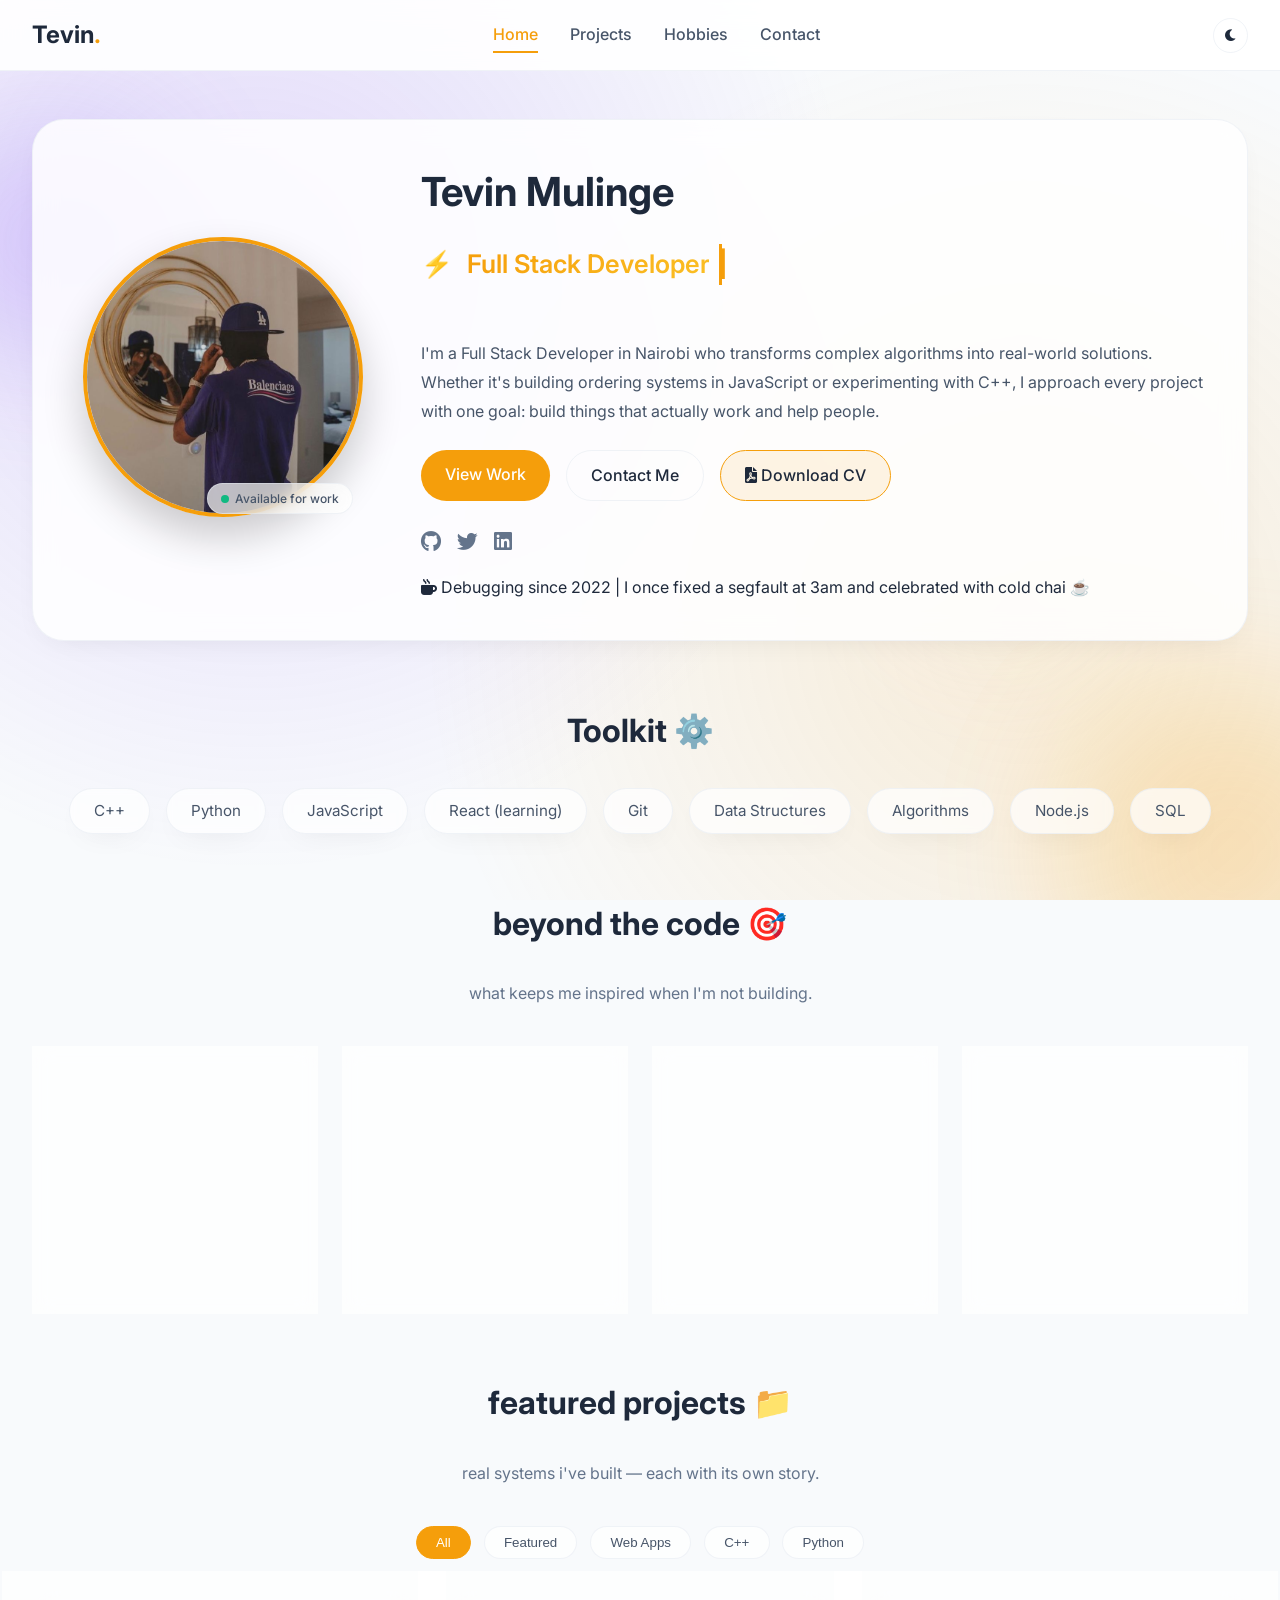
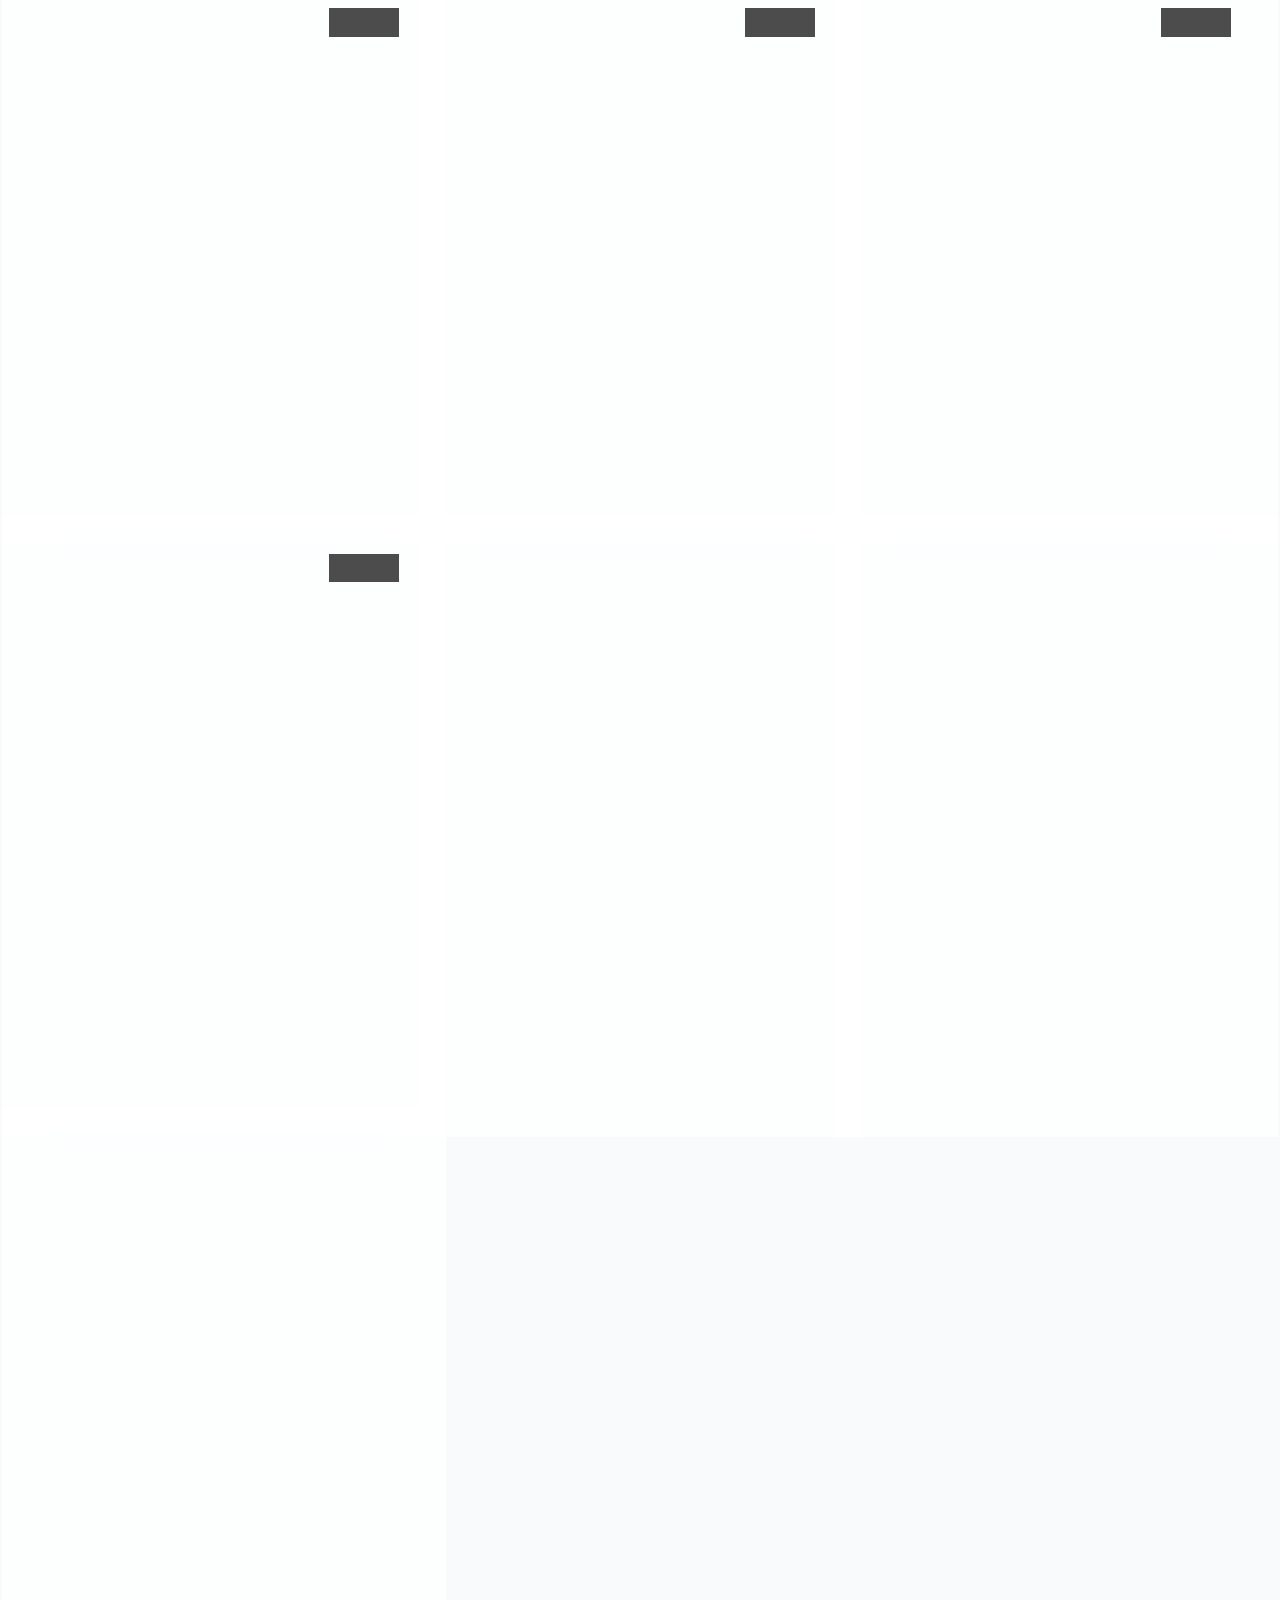
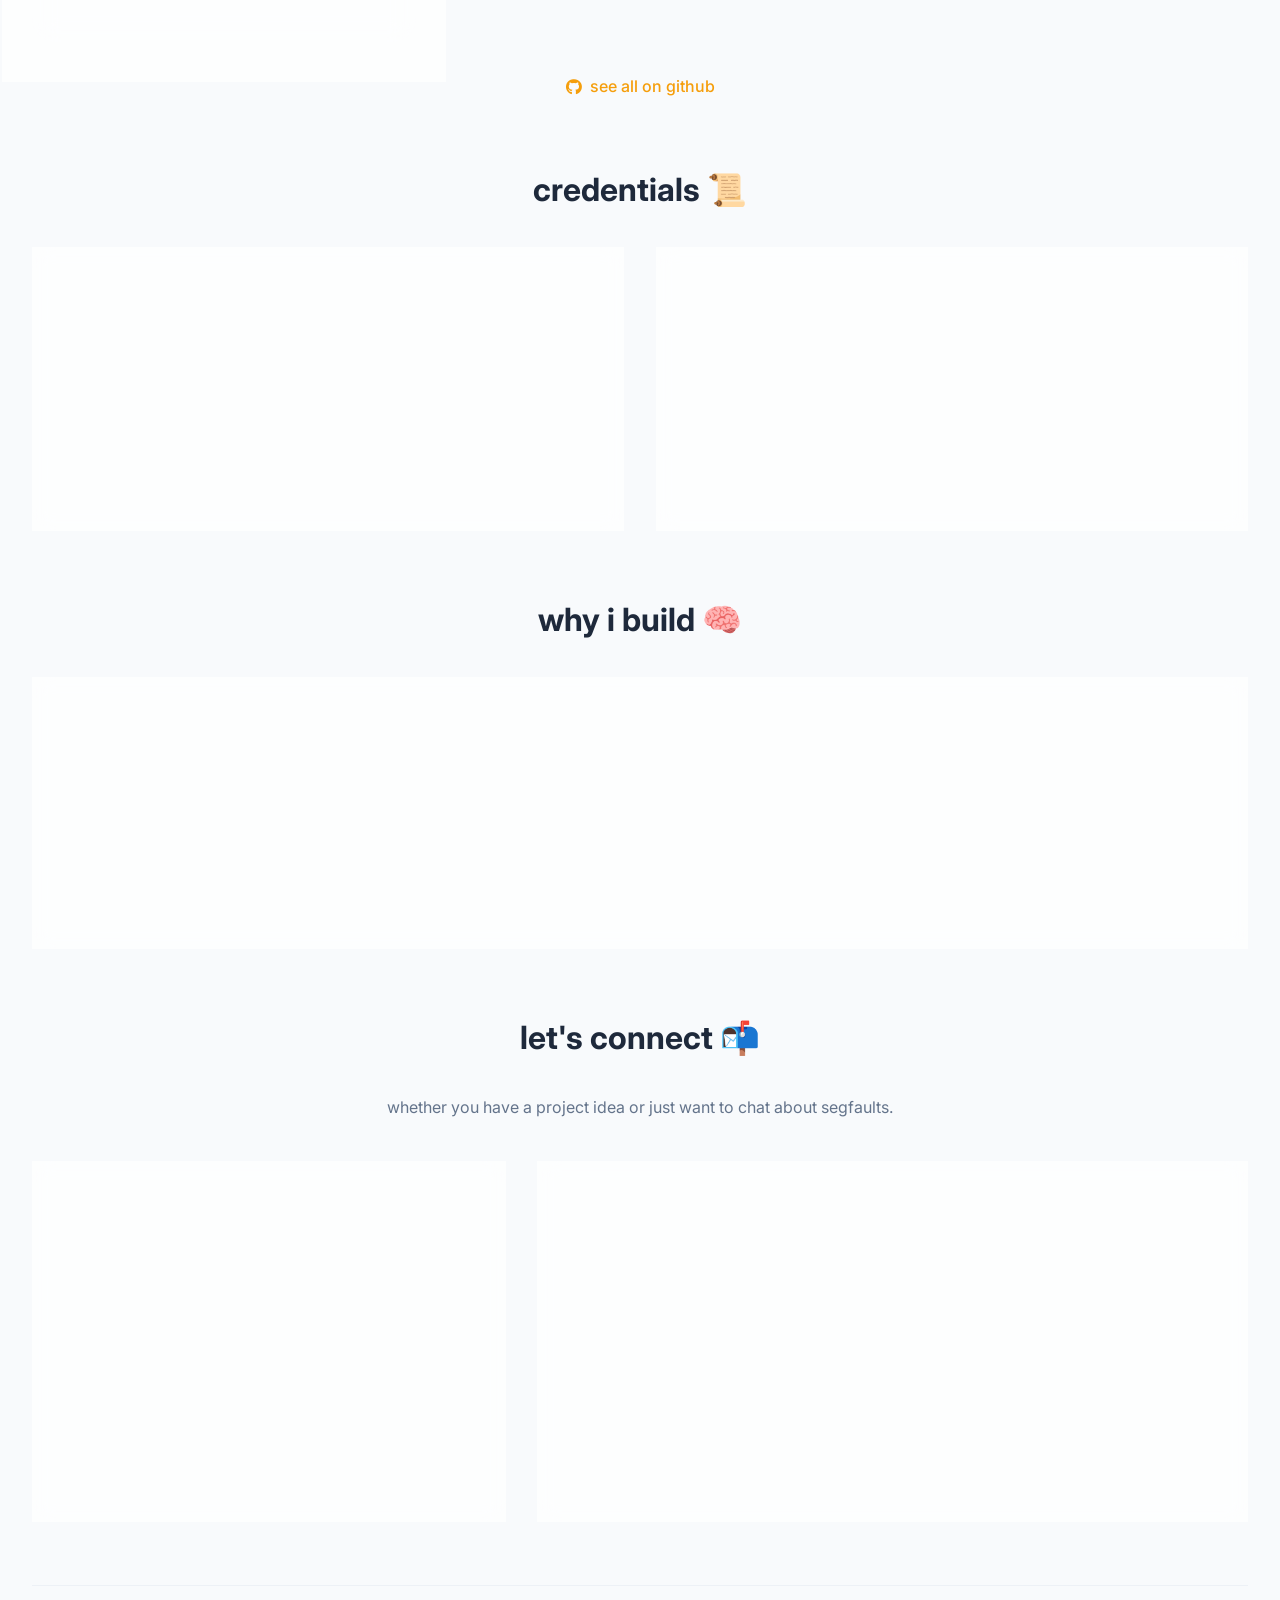
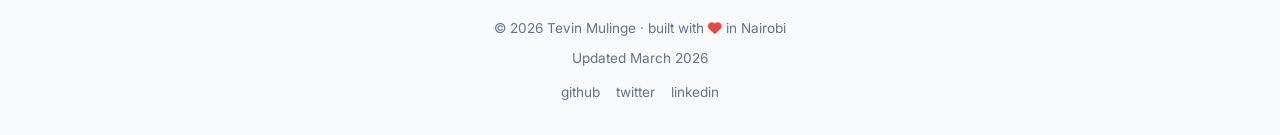
==== index.html @ 633a69a1 "Modern glassmorphism portfolio: gold typing animation, project filters, dark mode fixed, form with a" ====
<!DOCTYPE html>
<html lang="en">
<head>
    <meta charset="UTF-8">
    <meta name="viewport" content="width=device-width, initial-scale=1.0">
    <title>Tevin Mulinge · Full Stack Developer</title>
    <meta name="description" content="Portfolio of Tevin Mulinge — Full Stack Developer in Nairobi building systems with HTML, CSS, JavaScript, Python, and C++.">
    
    <!-- CSS -->
    <link rel="stylesheet" href="script.css">
    
    <!-- Fonts & Icons -->
    <link href="https://fonts.googleapis.com/css2?family=Inter:opsz@14..32&display=swap" rel="stylesheet">
    <link rel="stylesheet" href="https://cdnjs.cloudflare.com/ajax/libs/font-awesome/6.0.0-beta3/css/all.min.css">
</head>
<body class="light-mode">
    
    <!-- Reading Progress Bar -->
    <div class="progress-bar" id="progressBar"></div>
    
    <!-- Background Overlay with Image -->
    <div class="bg-overlay">
        <div class="gradient-overlay"></div>
        <div class="floating-shapes">
            <div class="shape shape-1"></div>
            <div class="shape shape-2"></div>
            <div class="shape shape-3"></div>
        </div>
    </div>
    
    <!-- Sticky Navigation -->
    <nav class="main-nav" id="mainNav">
        <div class="nav-container">
            <div class="nav-logo">
                <a href="#hero">Tevin<span class="accent">.</span></a>
            </div>
            <div class="nav-links" id="navLinks">
                <a href="#hero" class="nav-link">Home</a>
                <a href="#projects" class="nav-link">Projects</a>
                <a href="#hobbies" class="nav-link">Hobbies</a>
                <a href="#contact" class="nav-link">Contact</a>
            </div>
            <div class="nav-actions">
                <button id="theme-toggle-nav" class="theme-toggle-nav" aria-label="Toggle theme">
                    <i class="fas fa-sun"></i>
                </button>
                <button class="mobile-menu-btn" id="mobileMenuBtn" aria-label="Menu">
                    <i class="fas fa-bars"></i>
                </button>
            </div>
        </div>
    </nav>
    
    <div class="container">
        <!-- HERO SECTION -->
        <section id="hero" class="hero">
            <div class="hero-content">
                <div class="profile-image-container">
                    <img src="tevin.jpg" alt="Tevin Mulinge" class="profile-image" id="profile-img">
                    <div class="status-badge">
                        <span class="status-dot"></span>
                        <span>Available for work</span>
                    </div>
                </div>
                <div class="hero-text">
                    <h1 class="name">Tevin Mulinge</h1>
                    
                    <!-- Typing Animation Container - Gold Color -->
                    <div class="typing-container">
                        <span class="typing-prefix">⚡</span>
                        <span id="typing-text" class="typing-text gold-text"></span>
                        <span class="typing-cursor gold-cursor">|</span>
                    </div>
                    
                    <p class="bio">
                        I'm a Full Stack Developer in Nairobi who transforms complex algorithms into real-world solutions. 
                        Whether it's building ordering systems in JavaScript or experimenting with C++, I approach every 
                        project with one goal: build things that actually work and help people.
                    </p>
                    <div class="hero-buttons">
                        <a href="#projects" class="btn btn-primary">View Work</a>
                        <a href="#contact" class="btn btn-outline">Contact Me</a>
                        <a href="#" id="cv-download" class="btn btn-outline cv-btn">
                            <i class="fas fa-file-pdf"></i> Download CV
                        </a>
                    </div>
                    <div class="social-links">
                        <a href="https://github.com/tace925" target="_blank" class="social-link" data-tooltip="GitHub"><i class="fab fa-github"></i></a>
                        <a href="https://twitter.com/mulingeTev81504" target="_blank" class="social-link" data-tooltip="Twitter"><i class="fab fa-twitter"></i></a>
                        <a href="#" target="_blank" class="social-link" data-tooltip="LinkedIn"><i class="fab fa-linkedin"></i></a>
                    </div>
                    <p class="fun-fact">
                        <i class="fas fa-mug-hot"></i> 
                        <span>Debugging since 2022 | I once fixed a segfault at 3am and celebrated with cold chai ☕</span>
                    </p>
                </div>
            </div>
        </section>

        <!-- SKILLS SECTION -->
        <section class="skills">
            <h2 class="section-title">Toolkit <span class="accent">⚙️</span></h2>
            <div class="skills-grid">
                <span class="skill-tag skill-cpp">C++</span>
                <span class="skill-tag skill-python">Python</span>
                <span class="skill-tag skill-js">JavaScript</span>
                <span class="skill-tag skill-react">React (learning)</span>
                <span class="skill-tag skill-git">Git</span>
                <span class="skill-tag skill-ds">Data Structures</span>
                <span class="skill-tag skill-algo">Algorithms</span>
                <span class="skill-tag skill-node">Node.js</span>
                <span class="skill-tag skill-sql">SQL</span>
            </div>
        </section>

        <!-- HOBBIES SECTION -->
        <section id="hobbies" class="hobbies">
            <h2 class="section-title">beyond the code <span class="accent">🎯</span></h2>
            <p class="section-subtitle">what keeps me inspired when I'm not building.</p>
            
            <div class="hobbies-grid">
                <div class="hobby-card">
                    <div class="hobby-icon">🏑</div>
                    <h3>Hockey</h3>
                    <p>On the field, strategy meets speed. Team player on and off the pitch.</p>
                </div>
                <div class="hobby-card">
                    <div class="hobby-icon">🏉</div>
                    <h3>Rugby</h3>
                    <p>Discipline, resilience, and the thrill of the game.</p>
                </div>
                <div class="hobby-card">
                    <div class="hobby-icon">🎨</div>
                    <h3>Creative</h3>
                    <p>Design thinking, building things, and turning ideas into reality.</p>
                </div>
                <div class="hobby-card">
                    <div class="hobby-icon">🚗</div>
                    <h3>Cars</h3>
                    <p>Automotive enthusiast — from engines to aesthetics.</p>
                </div>
            </div>
        </section>

        <!-- PROJECT FILTERS -->
        <section id="projects" class="projects">
            <h2 class="section-title">featured projects <span class="accent">📁</span></h2>
            <p class="section-subtitle">real systems i've built — each with its own story.</p>
            
            <div class="project-filters">
                <button class="filter-btn active" data-filter="all">All</button>
                <button class="filter-btn" data-filter="featured">Featured</button>
                <button class="filter-btn" data-filter="web">Web Apps</button>
                <button class="filter-btn" data-filter="cpp">C++</button>
                <button class="filter-btn" data-filter="python">Python</button>
            </div>
            
            <div class="projects-grid" id="projectsGrid">
                <!-- Project 1: Paul's Portfolio -->
                <div class="project-card featured" data-category="featured web">
                    <div class="project-screenshot">
                        <img src="images/projects/paul-portfolio.jpg" alt="Paul's Investment Portfolio" class="project-img"
                             onerror="this.style.display='none'; this.parentNode.classList.add('no-image');">
                        <div class="project-overlay">
                            <span class="live-badge"><i class="fas fa-circle"></i> LIVE</span>
                        </div>
                    </div>
                    <div class="project-content">
                        <div class="project-header">
                            <i class="fas fa-chart-line"></i>
                            <span class="repo-name">Paul's Portfolio</span>
                        </div>
                        <h3 class="project-title">📊 Investment Portfolio</h3>
                        <p class="project-tech">HTML/CSS · JavaScript · Dark Mode</p>
                        <p class="project-description">
                            A professional portfolio for investor Paul Mutuku Kingo'la. Features include dark mode, 
                            metrics dashboard, testimonial sections, and a clean, professional design.
                        </p>
                        <div class="project-footer">
                            <span class="stars-badge">⭐ Live Project</span>
                            <div class="project-links">
                                <a href="https://paul-investment-portfolio.vercel.app/" target="_blank" class="project-link live-link">
                                    <i class="fas fa-external-link-alt"></i> view live
                                </a>
                                <a href="https://github.com/tace925/paul-investment-portfolio" target="_blank" class="project-link">
                                    <i class="fab fa-github"></i> code
                                </a>
                            </div>
                        </div>
                    </div>
                </div>

                <!-- Project 2: Triza's Compendium -->
                <div class="project-card featured" data-category="featured web">
                    <div class="project-screenshot">
                        <img src="images/projects/triza-compendium.jpg" alt="Triza's Compendium" class="project-img"
                             onerror="this.style.display='none'; this.parentNode.classList.add('no-image');">
                        <div class="project-overlay">
                            <span class="live-badge"><i class="fas fa-circle"></i> LIVE</span>
                        </div>
                    </div>
                    <div class="project-content">
                        <div class="project-header">
                            <i class="fas fa-utensils"></i>
                            <span class="repo-name">Triza's Compendium</span>
                        </div>
                        <h3 class="project-title">🍳 Culinary Portfolio</h3>
                        <p class="project-tech">HTML/CSS · JavaScript · Food Theme</p>
                        <p class="project-description">
                            A warm, inviting portfolio for culinary creator Triza Njeri. Features recipe collections, 
                            kitchen updates, music integration, and a beautiful food-themed design.
                        </p>
                        <div class="project-footer">
                            <span class="stars-badge">⭐ Live Project</span>
                            <div class="project-links">
                                <a href="https://triza-s-compendium.vercel.app/" target="_blank" class="project-link live-link">
                                    <i class="fas fa-external-link-alt"></i> view live
                                </a>
                                <a href="https://github.com/tace925/Triza-s-Compendium" target="_blank" class="project-link">
                                    <i class="fab fa-github"></i> code
                                </a>
                            </div>
                        </div>
                    </div>
                </div>

                <!-- Project 3: Tevin's Tech -->
                <div class="project-card featured" data-category="featured web">
                    <div class="project-screenshot">
                        <img src="images/projects/tevin-tech.jpg" alt="Tevin's Tech Agency Site" class="project-img"
                             onerror="this.style.display='none'; this.parentNode.classList.add('no-image');">
                        <div class="project-overlay">
                            <span class="live-badge"><i class="fas fa-circle"></i> LIVE</span>
                        </div>
                    </div>
                    <div class="project-content">
                        <div class="project-header">
                            <i class="fas fa-code"></i>
                            <span class="repo-name">Tevin's Tech</span>
                        </div>
                        <h3 class="project-title">💼 Development Agency Site</h3>
                        <p class="project-tech">HTML/CSS · JavaScript · Dark Mode</p>
                        <p class="project-description">
                            Complete website for my development agency. Features include dark/light mode, 
                            portfolio showcase, contact forms, and responsive design.
                        </p>
                        <div class="project-footer">
                            <span class="stars-badge">⭐ Live Project</span>
                            <div class="project-links">
                                <a href="https://gleeful-speculoos-7d9eff.netlify.app/" target="_blank" class="project-link live-link">
                                    <i class="fas fa-external-link-alt"></i> view live
                                </a>
                                <a href="https://github.com/tace925/Tevin-Tec" target="_blank" class="project-link">
                                    <i class="fab fa-github"></i> code
                                </a>
                            </div>
                        </div>
                    </div>
                </div>

                <!-- Project 4: Villa Rent System -->
                <div class="project-card featured" data-category="featured python">
                    <div class="project-screenshot">
                        <img src="images/projects/villa-system.jpg" alt="Villa Rental System" class="project-img"
                             onerror="this.style.display='none'; this.parentNode.classList.add('no-image');">
                        <div class="project-overlay">
                            <span class="live-badge"><i class="fas fa-circle"></i> LIVE</span>
                        </div>
                    </div>
                    <div class="project-content">
                        <div class="project-header">
                            <i class="fas fa-home"></i>
                            <span class="repo-name">Villa Rent System</span>
                        </div>
                        <h3 class="project-title">🏡 Villa Rental Platform</h3>
                        <p class="project-tech">Python · CLI · JSON storage</p>
                        <p class="project-description">
                            A rental management system that lets owners list villas and customers book them. 
                            Built with Python, stores data in JSON, and features search & booking validation.
                        </p>
                        <div class="project-footer">
                            <span class="stars-badge">⭐ Live Project</span>
                            <div class="project-links">
                                <a href="https://tevin-villa-rent-system.vercel.app/" target="_blank" class="project-link live-link">
                                    <i class="fas fa-external-link-alt"></i> view live
                                </a>
                                <a href="https://github.com/tace925/tevin-villa-rent-system" target="_blank" class="project-link">
                                    <i class="fab fa-github"></i> code
                                </a>
                            </div>
                        </div>
                    </div>
                </div>

                <!-- Project 5: Tether - Unified Ordering System -->
                <div class="project-card" data-category="web">
                    <div class="project-screenshot">
                        <img src="images/projects/tether-system.jpg" alt="Tether - Unified Ordering System" class="project-img"
                             onerror="this.style.display='none'; this.parentNode.classList.add('no-image');">
                    </div>
                    <div class="project-content">
                        <div class="project-header">
                            <i class="fab fa-github"></i>
                            <span class="repo-name">tether-system</span>
                        </div>
                        <h3 class="project-title">🔗 Tether – Unified Ordering System</h3>
                        <p class="project-tech">HTML · CSS · JavaScript · Formspree · Paystack Ready</p>
                        <p class="project-description">
                            One platform to connect customers to 12+ product categories. Unified cart, dark mode, 
                            complaint management with Formspree, and Paystack-ready checkout. Built for scalability 
                            with supplier API integration in mind.
                        </p>
                        <div class="project-footer">
                            <span class="stars-badge">⭐ Live Project</span>
                            <div class="project-links">
                                <a href="https://tether-lyart.vercel.app/" target="_blank" class="project-link live-link">
                                    <i class="fas fa-external-link-alt"></i> live
                                </a>
                                <a href="https://github.com/tace925/tether-system" target="_blank" class="project-link">
                                    <i class="fab fa-github"></i> code
                                </a>
                            </div>
                        </div>
                    </div>
                </div>

                <!-- Project 6: Bookshop System -->
                <div class="project-card" data-category="cpp">
                    <div class="project-screenshot">
                        <img src="images/projects/bookshop-system.jpg" alt="Bookshop Management System" class="project-img"
                             onerror="this.style.display='none'; this.parentNode.classList.add('no-image');">
                    </div>
                    <div class="project-content">
                        <div class="project-header">
                            <i class="fab fa-github"></i>
                            <span class="repo-name">tevin-bookshop-system</span>
                        </div>
                        <h3 class="project-title">📚 Bookshop Management System</h3>
                        <p class="project-tech">C++ · OOP · File I/O</p>
                        <p class="project-description">
                            Complete inventory & sales system for a local bookshop. Handles stock tracking, 
                            receipts, and customer records — all in C++ with a clean terminal interface.
                        </p>
                        <div class="project-footer">
                            <span class="stars-badge">⭐ 0 stars</span>
                            <a href="https://github.com/tace925/tevin-bookshop-system" target="_blank" class="project-link">
                                code <i class="fas fa-arrow-right"></i>
                            </a>
                        </div>
                    </div>
                </div>

                <!-- Project 7: SCMS Project -->
                <div class="project-card" data-category="web">
                    <div class="project-screenshot">
                        <img src="images/projects/scms-project.jpg" alt="Supply Chain System" class="project-img"
                             onerror="this.style.display='none'; this.parentNode.classList.add('no-image');">
                    </div>
                    <div class="project-content">
                        <div class="project-header">
                            <i class="fab fa-github"></i>
                            <span class="repo-name">tevin_scms_project</span>
                        </div>
                        <h3 class="project-title">🏗️ SCMS (Supply Chain System)</h3>
                        <p class="project-tech">JavaScript · Node.js · Data structures</p>
                        <p class="project-description">
                            A supply chain tracking prototype. Implements core algorithms for order routing 
                            and inventory alerts. Built with modularity in mind — can be extended to a full web app.
                        </p>
                        <div class="project-footer">
                            <span class="stars-badge">⭐ 0 stars</span>
                            <a href="https://github.com/tace925/tevin_scms_project" target="_blank" class="project-link">
                                code <i class="fas fa-arrow-right"></i>
                            </a>
                        </div>
                    </div>
                </div>
            </div>
            
            <div class="view-all-container">
                <a href="https://github.com/tace925?tab=repositories" target="_blank" class="view-all-link">
                    <i class="fab fa-github"></i> see all on github
                </a>
            </div>
        </section>

        <!-- CREDENTIALS SECTION -->
        <section class="credentials">
            <h2 class="section-title">credentials <span class="accent">📜</span></h2>
            <div class="credentials-grid">
                <div class="credential-card">
                    <i class="fas fa-file-pdf"></i>
                    <h3>Curriculum Vitae</h3>
                    <p>My professional journey, skills, and experience at a glance.</p>
                    <a href="cv-tevin-mulinge.pdf" class="credential-link" target="_blank">
                        <i class="fas fa-download"></i> Download CV
                    </a>
                </div>
                <div class="credential-card">
                    <i class="fas fa-certificate"></i>
                    <h3>Good Conduct Certificate</h3>
                    <p>Certificate of good conduct — verified character and integrity.</p>
                    <a href="good-conduct-tevin.pdf" class="credential-link" target="_blank">
                        <i class="fas fa-eye"></i> View Certificate
                    </a>
                </div>
            </div>
        </section>

        <!-- WHY I CODE SECTION -->
        <section class="why-section">
            <h2 class="section-title">why i build <span class="accent">🧠</span></h2>
            <div class="why-card">
                <p class="why-text">
                    I got into coding because I liked the feeling of making a machine do exactly what I want. 
                    But I stayed because I realised that good code can make someone's daily work easier — 
                    a bookshop owner who doesn't need spreadsheets, a villa manager who can track bookings in seconds.
                </p>
                <p class="why-text">
                    Right now I'm focused on mastering full stack development — from polished frontend interfaces to 
                    robust backend systems. Every project I publish is a step toward building tools that are both 
                    powerful and human.
                </p>
                <p class="why-signature">— Tevin</p>
            </div>
        </section>

        <!-- CONTACT SECTION -->
        <section id="contact" class="contact">
            <h2 class="section-title">let's connect <span class="accent">📬</span></h2>
            <p class="section-subtitle">whether you have a project idea or just want to chat about segfaults.</p>
            
            <div class="contact-grid">
                <div class="contact-info">
                    <div class="contact-item">
                        <i class="fas fa-envelope contact-icon"></i>
                        <span id="email-text">tevinmulinge48@gmail.com</span>
                        <button class="copy-email-btn" id="copyEmailBtn" data-tooltip="Copy email">
                            <i class="fas fa-copy"></i>
                        </button>
                    </div>
                    <div class="contact-item">
                        <i class="fab fa-github contact-icon"></i>
                        <a href="https://github.com/tace925">github.com/tace925</a>
                    </div>
                    <div class="contact-item">
                        <i class="fab fa-twitter contact-icon"></i>
                        <a href="https://twitter.com/mulingeTev81504">@mulingeTev81504</a>
                    </div>
                    <div class="contact-note">
                        <i class="fas fa-robot"></i>
                        <span>P.S. ask me about my 3am debugging rituals.</span>
                    </div>
                </div>
                
                <!-- FORMSPREE FORM -->
                <div class="contact-form-container">
                    <form class="contact-form" id="contactForm" action="https://formspree.io/f/mrbpgjqy" method="POST">
                        <input type="hidden" name="_subject" value="New message from Tevin's Portfolio!">
                        <input type="hidden" name="_template" value="table">
                        <input type="hidden" name="_next" value="thanks.html">
                        
                        <p class="form-note">📧 Send me a message:</p>
                        
                        <input type="text" name="name" placeholder="your name" required>
                        <input type="email" name="email" placeholder="your email" required>
                        <textarea name="message" rows="4" placeholder="your message..." required></textarea>
                        
                        <input type="text" name="_gotcha" style="display:none">
                        
                        <button type="submit" class="btn btn-primary submit-btn">
                            send message <i class="fas fa-paper-plane"></i>
                        </button>
                    </form>
                </div>
            </div>
        </section>

        <!-- FOOTER -->
        <footer class="footer">
            <span>© 2026 Tevin Mulinge · built with <i class="fas fa-heart"></i> in Nairobi</span>
            <div class="footer-badge">
                <span>Updated March 2026</span>
            </div>
            <div class="footer-links">
                <a href="https://github.com/tace925">github</a>
                <a href="https://twitter.com/mulingeTev81504">twitter</a>
                <a href="#">linkedin</a>
            </div>
        </footer>
    </div>

    <!-- JavaScript -->
    <script src="script.js"></script>
</body>
</html>
---- script.css ----
/* ============================================
   TEVIN'S BRIEFCASE - COMPLETE MODERN PORTFOLIO
   Glassmorphism + Background Image + Gold Typing
   ============================================ */

/* ===== CSS RESET & VARIABLES ===== */
* {
    margin: 0;
    padding: 0;
    box-sizing: border-box;
}

:root {
    /* Light Mode Colors */
    --bg-primary: #f8fafc;
    --bg-secondary: rgba(255, 255, 255, 0.85);
    --text-primary: #1e293b;
    --text-secondary: #475569;
    --text-tertiary: #64748b;
    --accent: #8b5cf6;
    --accent-hover: #7c3aed;
    --accent-light: #ede9fe;
    --gold: #F59E0B;
    --gold-light: #FBBF24;
    --border: rgba(226, 232, 240, 0.5);
    --shadow: 0 10px 30px -15px rgba(0, 0, 0, 0.1);
    --card-bg: rgba(255, 255, 255, 0.7);
    --nav-bg: rgba(255, 255, 255, 0.9);
    --bg-secondary-rgb: 255, 255, 255;
}

.dark-mode {
    /* Dark Mode Colors */
    --bg-primary: #0f172a;
    --bg-secondary: rgba(30, 41, 59, 0.85);
    --text-primary: #f1f5f9;
    --text-secondary: #cbd5e1;
    --text-tertiary: #94a3b8;
    --accent: #a78bfa;
    --accent-hover: #8b5cf6;
    --accent-light: #2e1b4d;
    --gold: #FBBF24;
    --gold-light: #FCD34D;
    --border: rgba(51, 65, 85, 0.5);
    --card-bg: rgba(30, 41, 59, 0.7);
    --nav-bg: rgba(15, 23, 42, 0.95);
    --bg-secondary-rgb: 30, 41, 59;
}

/* ===== GLOBAL STYLES ===== */
body {
    font-family: 'Inter', sans-serif;
    background-color: var(--bg-primary);
    color: var(--text-primary);
    line-height: 1.6;
    transition: background-color 0.3s ease, color 0.3s ease;
    min-height: 100vh;
    position: relative;
}

.container {
    max-width: 1280px;
    margin: 0 auto;
    padding: 0 2rem;
    position: relative;
    z-index: 2;
}

/* ===== MODERN BACKGROUND IMAGE ===== */
.bg-overlay {
    position: fixed;
    top: 0;
    left: 0;
    width: 100%;
    height: 100%;
    z-index: 0;
    pointer-events: none;
    overflow: hidden;
}

/* Main background image */
.bg-overlay::before {
    content: '';
    position: absolute;
    top: 0;
    left: 0;
    width: 100%;
    height: 100%;
    background-image: url('https://images.pexels.com/photos/276452/pexels-photo-276452.jpeg?auto=compress&cs=tinysrgb&w=1600');
    background-size: cover;
    background-position: center;
    background-repeat: no-repeat;
    opacity: 0.15;
    filter: blur(2px);
    transition: opacity 0.3s ease;
}

/* Gradient overlay for depth */
.gradient-overlay {
    position: absolute;
    top: 0;
    left: 0;
    width: 100%;
    height: 100%;
    background: radial-gradient(circle at 20% 30%, rgba(139, 92, 246, 0.2) 0%, transparent 50%),
                radial-gradient(circle at 80% 70%, rgba(245, 158, 11, 0.15) 0%, transparent 50%);
    pointer-events: none;
}

/* Floating shapes for modern effect */
.floating-shapes {
    position: absolute;
    top: 0;
    left: 0;
    width: 100%;
    height: 100%;
    pointer-events: none;
}

.shape {
    position: absolute;
    border-radius: 50%;
    filter: blur(60px);
    opacity: 0.3;
    animation: floatShape 20s ease-in-out infinite;
}

.shape-1 {
    width: 300px;
    height: 300px;
    background: radial-gradient(circle, var(--accent), transparent);
    top: 10%;
    left: -100px;
    animation-delay: 0s;
}

.shape-2 {
    width: 400px;
    height: 400px;
    background: radial-gradient(circle, var(--gold), transparent);
    bottom: -150px;
    right: -150px;
    animation-delay: -5s;
}

.shape-3 {
    width: 200px;
    height: 200px;
    background: radial-gradient(circle, var(--accent-light), transparent);
    top: 50%;
    left: 70%;
    animation-delay: -10s;
}

@keyframes floatShape {
    0%, 100% {
        transform: translateY(0) rotate(0deg);
    }
    50% {
        transform: translateY(-50px) rotate(10deg);
    }
}

/* Dark mode background adjustments */
.dark-mode .bg-overlay::before {
    opacity: 0.1;
    filter: blur(3px) brightness(0.7);
}

.dark-mode .shape {
    opacity: 0.2;
}

.dark-mode .gradient-overlay {
    background: radial-gradient(circle at 20% 30%, rgba(139, 92, 246, 0.15) 0%, transparent 50%),
                radial-gradient(circle at 80% 70%, rgba(245, 158, 11, 0.1) 0%, transparent 50%);
}

/* ===== PROGRESS BAR ===== */
.progress-bar {
    position: fixed;
    top: 0;
    left: 0;
    width: 0%;
    height: 3px;
    background: linear-gradient(90deg, var(--accent), var(--gold));
    z-index: 1001;
    transition: width 0.1s ease-out;
}

/* ===== STICKY NAVIGATION ===== */
.main-nav {
    position: sticky;
    top: 0;
    z-index: 1000;
    background: var(--nav-bg);
    backdrop-filter: blur(12px);
    border-bottom: 1px solid var(--border);
    padding: 1rem 2rem;
}

.nav-container {
    max-width: 1280px;
    margin: 0 auto;
    display: flex;
    justify-content: space-between;
    align-items: center;
}

.nav-logo a {
    font-size: 1.5rem;
    font-weight: 700;
    text-decoration: none;
    color: var(--text-primary);
}

.nav-logo .accent {
    color: var(--gold);
}

.nav-links {
    display: flex;
    gap: 2rem;
    align-items: center;
}

.nav-link {
    text-decoration: none;
    color: var(--text-secondary);
    font-weight: 500;
    transition: color 0.3s;
    position: relative;
}

.nav-link:hover,
.nav-link.active {
    color: var(--gold);
}

.nav-link::after {
    content: '';
    position: absolute;
    bottom: -5px;
    left: 0;
    width: 0;
    height: 2px;
    background: var(--gold);
    transition: width 0.3s;
}

.nav-link:hover::after,
.nav-link.active::after {
    width: 100%;
}

.nav-actions {
    display: flex;
    gap: 1rem;
    align-items: center;
}

.theme-toggle-nav {
    background: transparent;
    border: 1px solid var(--border);
    border-radius: 50%;
    width: 2.2rem;
    height: 2.2rem;
    cursor: pointer;
    color: var(--text-primary);
    transition: all 0.3s;
    display: flex;
    align-items: center;
    justify-content: center;
}

.theme-toggle-nav:hover {
    border-color: var(--gold);
    transform: scale(1.05);
}

.mobile-menu-btn {
    display: none;
    background: transparent;
    border: none;
    font-size: 1.5rem;
    cursor: pointer;
    color: var(--text-primary);
}

/* ===== HERO SECTION ===== */
.hero {
    margin: 3rem 0 4rem;
    position: relative;
    z-index: 2;
}

.hero-content {
    display: grid;
    grid-template-columns: 300px 1fr;
    gap: 3rem;
    align-items: center;
    background: var(--bg-secondary);
    backdrop-filter: blur(12px);
    border-radius: 2rem;
    padding: 2.5rem;
    border: 1px solid var(--border);
    box-shadow: var(--shadow);
}

@media (max-width: 768px) {
    .hero-content {
        grid-template-columns: 1fr;
        text-align: center;
        padding: 2rem;
    }
}

.profile-image-container {
    position: relative;
    width: 100%;
    max-width: 280px;
    margin: 0 auto;
}

.profile-image {
    width: 100%;
    height: auto;
    aspect-ratio: 1/1;
    object-fit: cover;
    border-radius: 50%;
    border: 4px solid var(--gold);
    box-shadow: 0 20px 40px rgba(0, 0, 0, 0.2);
    transition: transform 0.3s ease;
}

.profile-image:hover {
    transform: scale(1.02);
}

.status-badge {
    position: absolute;
    bottom: 10px;
    right: 10px;
    background: var(--card-bg);
    backdrop-filter: blur(8px);
    padding: 0.3rem 0.8rem;
    border-radius: 50px;
    font-size: 0.75rem;
    font-weight: 500;
    display: flex;
    align-items: center;
    gap: 0.4rem;
    border: 1px solid var(--border);
    color: var(--text-secondary);
}

.status-dot {
    width: 8px;
    height: 8px;
    background: #10b981;
    border-radius: 50%;
    animation: pulse 2s infinite;
}

@keyframes pulse {
    0%, 100% { opacity: 1; transform: scale(1); }
    50% { opacity: 0.6; transform: scale(1.2); }
}

.name {
    font-size: 2.5rem;
    font-weight: 700;
    margin-bottom: 0.5rem;
}

/* ===== GOLD TYPING ANIMATION ===== */
.typing-container {
    margin: 20px 0 15px;
    font-size: 1.6rem;
    font-weight: 600;
    min-height: 80px;
}

.typing-prefix {
    color: var(--gold);
    margin-right: 8px;
}

.gold-text {
    background: linear-gradient(135deg, var(--gold), var(--gold-light));
    -webkit-background-clip: text;
    background-clip: text;
    color: transparent;
}

.gold-cursor {
    display: inline-block;
    width: 3px;
    margin-left: 4px;
    background: var(--gold);
    animation: blink 0.8s infinite;
    color: var(--gold);
}

@keyframes blink {
    0%, 50% { opacity: 1; }
    51%, 100% { opacity: 0; }
}

.bio {
    color: var(--text-secondary);
    margin-bottom: 1.5rem;
    line-height: 1.8;
}

.hero-buttons {
    display: flex;
    gap: 1rem;
    margin-bottom: 1.5rem;
    flex-wrap: wrap;
}

@media (max-width: 480px) {
    .hero-buttons {
        flex-direction: column;
    }
}

/* ===== SKILLS SECTION ===== */
.section-title {
    font-size: 2rem;
    margin-bottom: 2rem;
    text-align: center;
    position: relative;
    z-index: 2;
}

.section-subtitle {
    text-align: center;
    color: var(--text-tertiary);
    margin-bottom: 2.5rem;
}

.accent {
    color: var(--gold);
}

.skills {
    margin-bottom: 4rem;
    position: relative;
    z-index: 2;
}

.skills-grid {
    display: flex;
    flex-wrap: wrap;
    gap: 1rem;
    justify-content: center;
}

.skill-tag {
    padding: 0.6rem 1.5rem;
    background: var(--card-bg);
    backdrop-filter: blur(5px);
    border: 1px solid var(--border);
    border-radius: 9999px;
    color: var(--text-secondary);
    font-size: 0.95rem;
    transition: all 0.3s;
    box-shadow: var(--shadow);
}

.skill-tag:hover {
    border-color: var(--gold);
    transform: translateY(-2px);
}

/* ===== HOBBIES SECTION ===== */
.hobbies {
    margin-bottom: 4rem;
    position: relative;
    z-index: 2;
}

.hobbies-grid {
    display: grid;
    grid-template-columns: repeat(auto-fit, minmax(240px, 1fr));
    gap: 1.5rem;
    margin-top: 2rem;
}

.hobby-card {
    background: var(--card-bg);
    backdrop-filter: blur(10px);
    border-radius: 1.5rem;
    padding: 2rem 1.5rem;
    text-align: center;
    border: 1px solid var(--border);
    transition: all 0.3s ease;
}

.hobby-card:hover {
    transform: translateY(-8px);
    border-color: var(--gold);
    box-shadow: 0 20px 30px rgba(0, 0, 0, 0.1);
}

.hobby-icon {
    font-size: 3rem;
    margin-bottom: 1rem;
}

.hobby-card h3 {
    font-size: 1.2rem;
    margin-bottom: 0.5rem;
    color: var(--text-primary);
}

.hobby-card p {
    font-size: 0.9rem;
    color: var(--text-tertiary);
}

/* ===== PROJECT FILTERS ===== */
.project-filters {
    display: flex;
    justify-content: center;
    gap: 0.8rem;
    margin-bottom: 2rem;
    flex-wrap: wrap;
}

.filter-btn {
    padding: 0.5rem 1.2rem;
    background: var(--card-bg);
    border: 1px solid var(--border);
    border-radius: 50px;
    cursor: pointer;
    color: var(--text-secondary);
    font-weight: 500;
    transition: all 0.3s;
}

.filter-btn:hover,
.filter-btn.active {
    background: var(--gold);
    border-color: var(--gold);
    color: white;
}

/* ===== PROJECTS SECTION ===== */
.projects {
    margin-bottom: 4rem;
    position: relative;
    z-index: 2;
}

.projects-grid {
    display: grid;
    grid-template-columns: repeat(auto-fill, minmax(350px, 1fr));
    gap: 2rem;
    margin-bottom: 2rem;
}

.project-card {
    background: var(--card-bg);
    backdrop-filter: blur(12px);
    border-radius: 1.5rem;
    border: 1px solid var(--border);
    overflow: hidden;
    transition: all 0.3s ease;
    box-shadow: var(--shadow);
}

.project-card:hover {
    transform: translateY(-5px);
    border-color: var(--gold);
    box-shadow: 0 20px 40px rgba(245, 158, 11, 0.15);
}

.project-card.featured {
    border-left: 4px solid var(--gold);
}

.project-screenshot {
    width: 100%;
    height: 200px;
    overflow: hidden;
    position: relative;
    background: var(--bg-primary);
}

.project-screenshot.no-image {
    background: linear-gradient(135deg, var(--accent-light), transparent);
    display: flex;
    align-items: center;
    justify-content: center;
}

.project-screenshot.no-image::after {
    content: '🚀';
    font-size: 3rem;
    opacity: 0.5;
}

.project-img {
    width: 100%;
    height: 100%;
    object-fit: cover;
    transition: transform 0.5s ease;
}

.project-card:hover .project-img {
    transform: scale(1.05);
}

.project-overlay {
    position: absolute;
    top: 1rem;
    right: 1rem;
}

.live-badge {
    background: rgba(0, 0, 0, 0.7);
    backdrop-filter: blur(5px);
    color: #10b981;
    padding: 0.3rem 0.8rem;
    border-radius: 50px;
    font-size: 0.75rem;
    font-weight: 600;
    display: inline-flex;
    align-items: center;
    gap: 0.4rem;
}

.project-content {
    padding: 1.5rem;
}

.project-header {
    display: flex;
    align-items: center;
    gap: 0.5rem;
    margin-bottom: 0.5rem;
    color: var(--text-tertiary);
    font-size: 0.9rem;
}

.project-header i {
    color: var(--gold);
}

.project-title {
    font-size: 1.2rem;
    margin-bottom: 0.25rem;
    color: var(--text-primary);
}

.project-tech {
    color: var(--gold);
    font-size: 0.85rem;
    margin-bottom: 1rem;
}

.project-description {
    color: var(--text-secondary);
    font-size: 0.95rem;
    line-height: 1.6;
    margin-bottom: 1.5rem;
}

.project-footer {
    display: flex;
    justify-content: space-between;
    align-items: center;
    border-top: 1px solid var(--border);
    padding-top: 1rem;
}

.stars-badge {
    color: var(--text-tertiary);
    font-size: 0.85rem;
}

.project-links {
    display: flex;
    gap: 1rem;
}

.project-link {
    color: var(--text-primary);
    text-decoration: none;
    font-size: 0.85rem;
    transition: color 0.3s;
}

.project-link:hover {
    color: var(--gold);
}

.live-link {
    color: var(--gold);
    font-weight: 500;
}

.view-all-container {
    text-align: center;
    margin-top: 2rem;
}

.view-all-link {
    color: var(--gold);
    text-decoration: none;
    font-weight: 500;
    display: inline-flex;
    align-items: center;
    gap: 0.5rem;
    transition: gap 0.3s;
}

.view-all-link:hover {
    gap: 0.75rem;
}

/* ===== CREDENTIALS SECTION ===== */
.credentials {
    margin-bottom: 4rem;
    position: relative;
    z-index: 2;
}

.credentials-grid {
    display: grid;
    grid-template-columns: repeat(auto-fit, minmax(280px, 1fr));
    gap: 2rem;
    margin-top: 2rem;
}

.credential-card {
    background: var(--card-bg);
    backdrop-filter: blur(10px);
    border-radius: 1.5rem;
    padding: 2rem;
    text-align: center;
    border: 1px solid var(--border);
    transition: all 0.3s;
}

.credential-card:hover {
    transform: translateY(-5px);
    border-color: var(--gold);
}

.credential-card i {
    font-size: 2.5rem;
    color: var(--gold);
    margin-bottom: 1rem;
}

.credential-card h3 {
    font-size: 1.2rem;
    margin-bottom: 0.5rem;
    color: var(--text-primary);
}

.credential-card p {
    font-size: 0.9rem;
    color: var(--text-tertiary);
    margin-bottom: 1.5rem;
}

.credential-link {
    display: inline-flex;
    align-items: center;
    gap: 0.5rem;
    background: var(--gold);
    color: white;
    padding: 0.6rem 1.2rem;
    border-radius: 50px;
    text-decoration: none;
    font-weight: 500;
    transition: all 0.3s;
}

.credential-link:hover {
    background: var(--gold-light);
    transform: translateY(-2px);
}

/* ===== WHY SECTION ===== */
.why-section {
    margin-bottom: 4rem;
    position: relative;
    z-index: 2;
}

.why-card {
    background: var(--card-bg);
    backdrop-filter: blur(10px);
    border-radius: 1.5rem;
    padding: 2.5rem;
    border: 1px solid var(--border);
}

.why-text {
    color: var(--text-secondary);
    margin-bottom: 1.5rem;
    line-height: 1.8;
}

.why-signature {
    text-align: right;
    font-style: italic;
    color: var(--gold);
    font-weight: 500;
}

/* ===== CONTACT SECTION ===== */
.contact {
    margin-bottom: 4rem;
    position: relative;
    z-index: 2;
}

.contact-grid {
    display: grid;
    grid-template-columns: 1fr 1.5fr;
    gap: 2rem;
}

@media (max-width: 768px) {
    .contact-grid {
        grid-template-columns: 1fr;
    }
}

.contact-info {
    background: var(--card-bg);
    backdrop-filter: blur(10px);
    border-radius: 1.5rem;
    padding: 2rem;
    border: 1px solid var(--border);
}

.contact-item {
    display: flex;
    align-items: center;
    gap: 1rem;
    margin-bottom: 1.5rem;
    color: var(--text-secondary);
}

.contact-icon {
    width: 2rem;
    color: var(--gold);
    font-size: 1.2rem;
}

.contact-item a {
    color: var(--text-secondary);
    text-decoration: none;
    transition: color 0.3s;
}

.contact-item a:hover {
    color: var(--gold);
}

.copy-email-btn {
    background: transparent;
    border: none;
    cursor: pointer;
    color: var(--gold);
    font-size: 0.9rem;
    transition: transform 0.3s;
}

.copy-email-btn:hover {
    transform: scale(1.1);
}

.contact-note {
    background: var(--accent-light);
    padding: 1rem;
    border-radius: 1rem;
    color: var(--text-primary);
    font-size: 0.9rem;
    display: flex;
    align-items: center;
    gap: 0.5rem;
    margin-top: 1rem;
}

.contact-form-container {
    background: var(--card-bg);
    backdrop-filter: blur(10px);
    border-radius: 1.5rem;
    padding: 2rem;
    border: 1px solid var(--border);
}

.contact-form input,
.contact-form textarea {
    width: 100%;
    padding: 0.75rem 1rem;
    margin-bottom: 1rem;
    border-radius: 0.5rem;
    background: var(--bg-primary);
    border: 1px solid var(--border);
    color: var(--text-primary);
    font-family: 'Inter', sans-serif;
    transition: all 0.3s;
}

.contact-form input:focus,
.contact-form textarea:focus {
    outline: none;
    border-color: var(--gold);
    box-shadow: 0 0 0 3px rgba(245, 158, 11, 0.1);
}

.btn {
    padding: 0.75rem 1.5rem;
    border-radius: 9999px;
    font-weight: 500;
    text-decoration: none;
    transition: all 0.3s;
    display: inline-block;
    border: none;
    cursor: pointer;
}

.btn-primary {
    background: var(--gold);
    color: white;
}

.btn-primary:hover {
    background: var(--gold-light);
    transform: translateY(-2px);
}

.btn-outline {
    border: 1px solid var(--border);
    color: var(--text-primary);
    background: transparent;
}

.btn-outline:hover {
    border-color: var(--gold);
    transform: translateY(-2px);
}

.cv-btn {
    background: rgba(245, 158, 11, 0.1) !important;
    border: 1px solid var(--gold) !important;
}

.cv-btn:hover {
    background: var(--gold) !important;
    color: white !important;
}

.submit-btn {
    width: 100%;
}

/* ===== SOCIAL LINKS ===== */
.social-links {
    display: flex;
    gap: 1rem;
    margin: 1rem 0;
}

.social-link {
    position: relative;
    color: var(--text-tertiary);
    font-size: 1.3rem;
    transition: all 0.3s;
    text-decoration: none;
}

.social-link:hover {
    color: var(--gold);
    transform: translateY(-2px);
}

.social-link[data-tooltip]::before {
    content: attr(data-tooltip);
    position: absolute;
    bottom: 100%;
    left: 50%;
    transform: translateX(-50%) translateY(-5px);
    background: var(--bg-primary);
    color: var(--text-primary);
    padding: 0.25rem 0.5rem;
    border-radius: 0.25rem;
    font-size: 0.7rem;
    white-space: nowrap;
    opacity: 0;
    pointer-events: none;
    transition: all 0.2s;
    border: 1px solid var(--border);
}

.social-link[data-tooltip]:hover::before {
    opacity: 1;
    transform: translateX(-50%) translateY(-8px);
}

/* ===== FOOTER ===== */
.footer {
    text-align: center;
    padding: 2rem 0;
    border-top: 1px solid var(--border);
    color: var(--text-tertiary);
    font-size: 0.85rem;
    position: relative;
    z-index: 2;
}

.footer-badge {
    margin-top: 0.5rem;
}

.footer-links {
    margin-top: 0.75rem;
    display: flex;
    gap: 1rem;
    justify-content: center;
}

.footer-links a {
    color: var(--text-tertiary);
    text-decoration: none;
    transition: color 0.3s;
}

.footer-links a:hover {
    color: var(--gold);
}

.fa-heart {
    color: #ef4444;
    animation: heartbeat 1.5s ease-in-out infinite;
}

@keyframes heartbeat {
    0%, 100% { transform: scale(1); }
    50% { transform: scale(1.1); }
}

/* ===== THANK YOU PAGE ===== */
.thank-you-container {
    min-height: 100vh;
    display: flex;
    flex-direction: column;
}

.thank-you-section {
    flex: 1;
    display: flex;
    align-items: center;
    justify-content: center;
    margin: 2rem 0;
}

.thank-you-card {
    max-width: 550px;
    padding: 3rem;
    background: var(--card-bg);
    backdrop-filter: blur(12px);
    border-radius: 2rem;
    border: 1px solid var(--border);
    text-align: center;
    animation: float 6s ease-in-out infinite;
}

.thank-you-icon {
    position: relative;
    margin-bottom: 2rem;
}

.thank-you-icon .fa-paper-plane {
    font-size: 4rem;
    color: var(--gold);
    animation: fly 3s ease-in-out infinite;
}

.thank-you-icon .fa-check-circle {
    font-size: 1.5rem;
    color: #10b981;
    position: absolute;
    bottom: 0;
    right: 35%;
    background: var(--bg-primary);
    border-radius: 50%;
    animation: pop 0.5s ease-out 0.5s both;
}

.thank-you-card h1 {
    font-size: 2.5rem;
    margin-bottom: 1rem;
    color: var(--text-primary);
}

.thank-you-message {
    font-size: 1.1rem;
    color: var(--text-secondary);
    margin-bottom: 1rem;
}

.thank-you-details {
    color: var(--text-tertiary);
    margin-bottom: 2rem;
}

.thank-you-stats {
    display: flex;
    justify-content: center;
    gap: 1.5rem;
    margin: 2rem 0;
    flex-wrap: wrap;
}

.stat-item {
    display: flex;
    align-items: center;
    gap: 0.5rem;
    padding: 0.5rem 1rem;
    background: var(--bg-primary);
    border-radius: 50px;
    border: 1px solid var(--border);
    font-size: 0.85rem;
    color: var(--text-secondary);
}

.stat-item i {
    color: var(--gold);
}

.thank-you-actions {
    display: flex;
    gap: 1rem;
    justify-content: center;
    margin: 2rem 0;
    flex-wrap: wrap;
}

@keyframes float {
    0%, 100% { transform: translateY(0); }
    50% { transform: translateY(-10px); }
}

@keyframes fly {
    0%, 100% { transform: translateY(0) rotate(0deg); }
    50% { transform: translateY(-15px) rotate(5deg); }
}

@keyframes pop {
    0% { transform: scale(0); opacity: 0; }
    100% { transform: scale(1); opacity: 1; }
}

/* ===== RESPONSIVE DESIGN ===== */
@media (max-width: 768px) {
    .container {
        padding: 0 1.5rem;
    }
    
    .nav-links {
        display: none;
        position: absolute;
        top: 100%;
        left: 0;
        right: 0;
        flex-direction: column;
        background: var(--nav-bg);
        backdrop-filter: blur(12px);
        padding: 1.5rem;
        gap: 1rem;
        border-bottom: 1px solid var(--border);
    }
    
    .nav-links.active {
        display: flex;
    }
    
    .mobile-menu-btn {
        display: block;
    }
    
    .name {
        font-size: 2rem;
    }
    
    .typing-container {
        font-size: 1.2rem;
        min-height: 65px;
    }
    
    .projects-grid {
        grid-template-columns: 1fr;
    }
    
    .hobbies-grid {
        grid-template-columns: repeat(2, 1fr);
    }
    
    .project-filters {
        gap: 0.5rem;
    }
    
    .filter-btn {
        padding: 0.4rem 0.8rem;
        font-size: 0.8rem;
    }
    
    .section-title {
        font-size: 1.8rem;
    }
}

@media (max-width: 480px) {
    .hobbies-grid {
        grid-template-columns: 1fr;
    }
    
    .hero-buttons .btn {
        text-align: center;
        width: 100%;
    }
    
    .project-footer {
        flex-direction: column;
        gap: 1rem;
        align-items: flex-start;
    }
    
    .thank-you-card {
        padding: 2rem;
        margin: 1rem;
    }
    
    .thank-you-card h1 {
        font-size: 2rem;
    }
}

/* ===== SCROLL ANIMATIONS ===== */
.fade-section {
    opacity: 0;
    transform: translateY(30px);
    transition: opacity 0.6s ease-out, transform 0.6s ease-out;
}

.fade-section.visible {
    opacity: 1;
    transform: translateY(0);
}
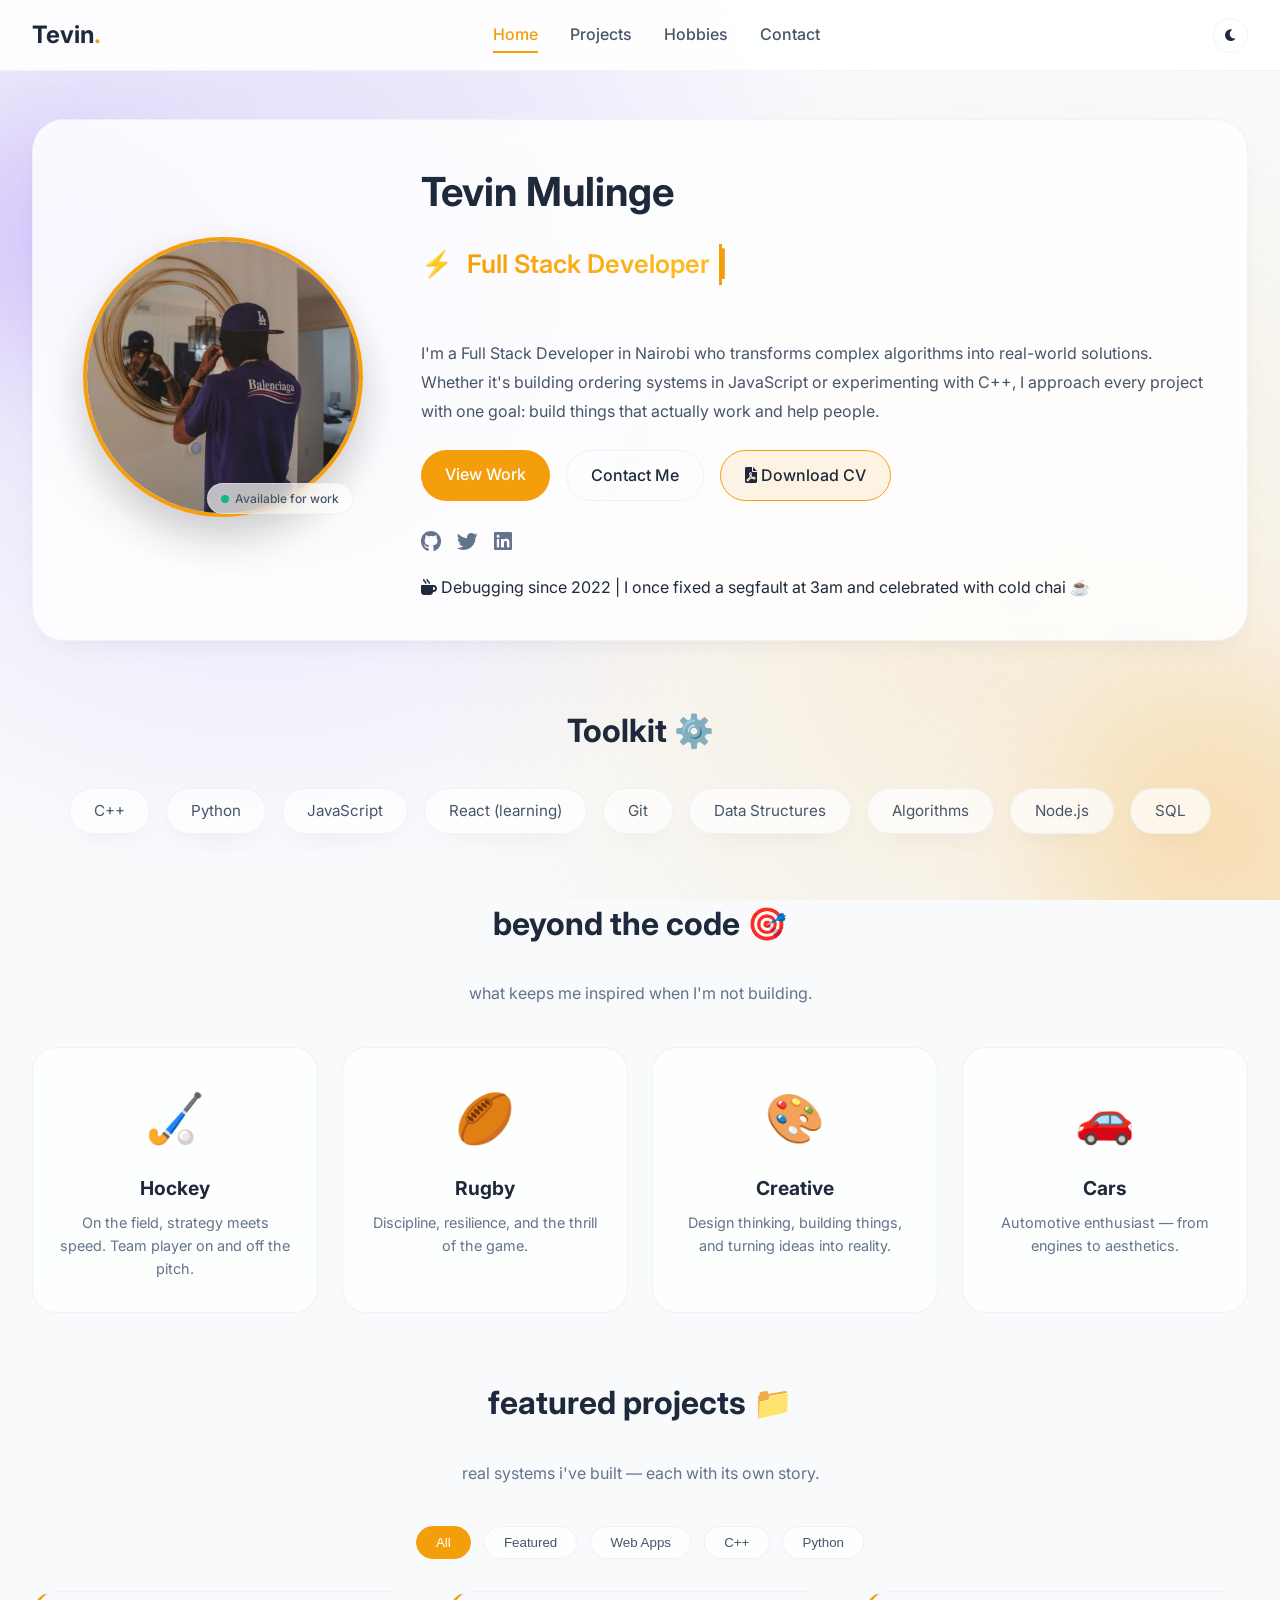
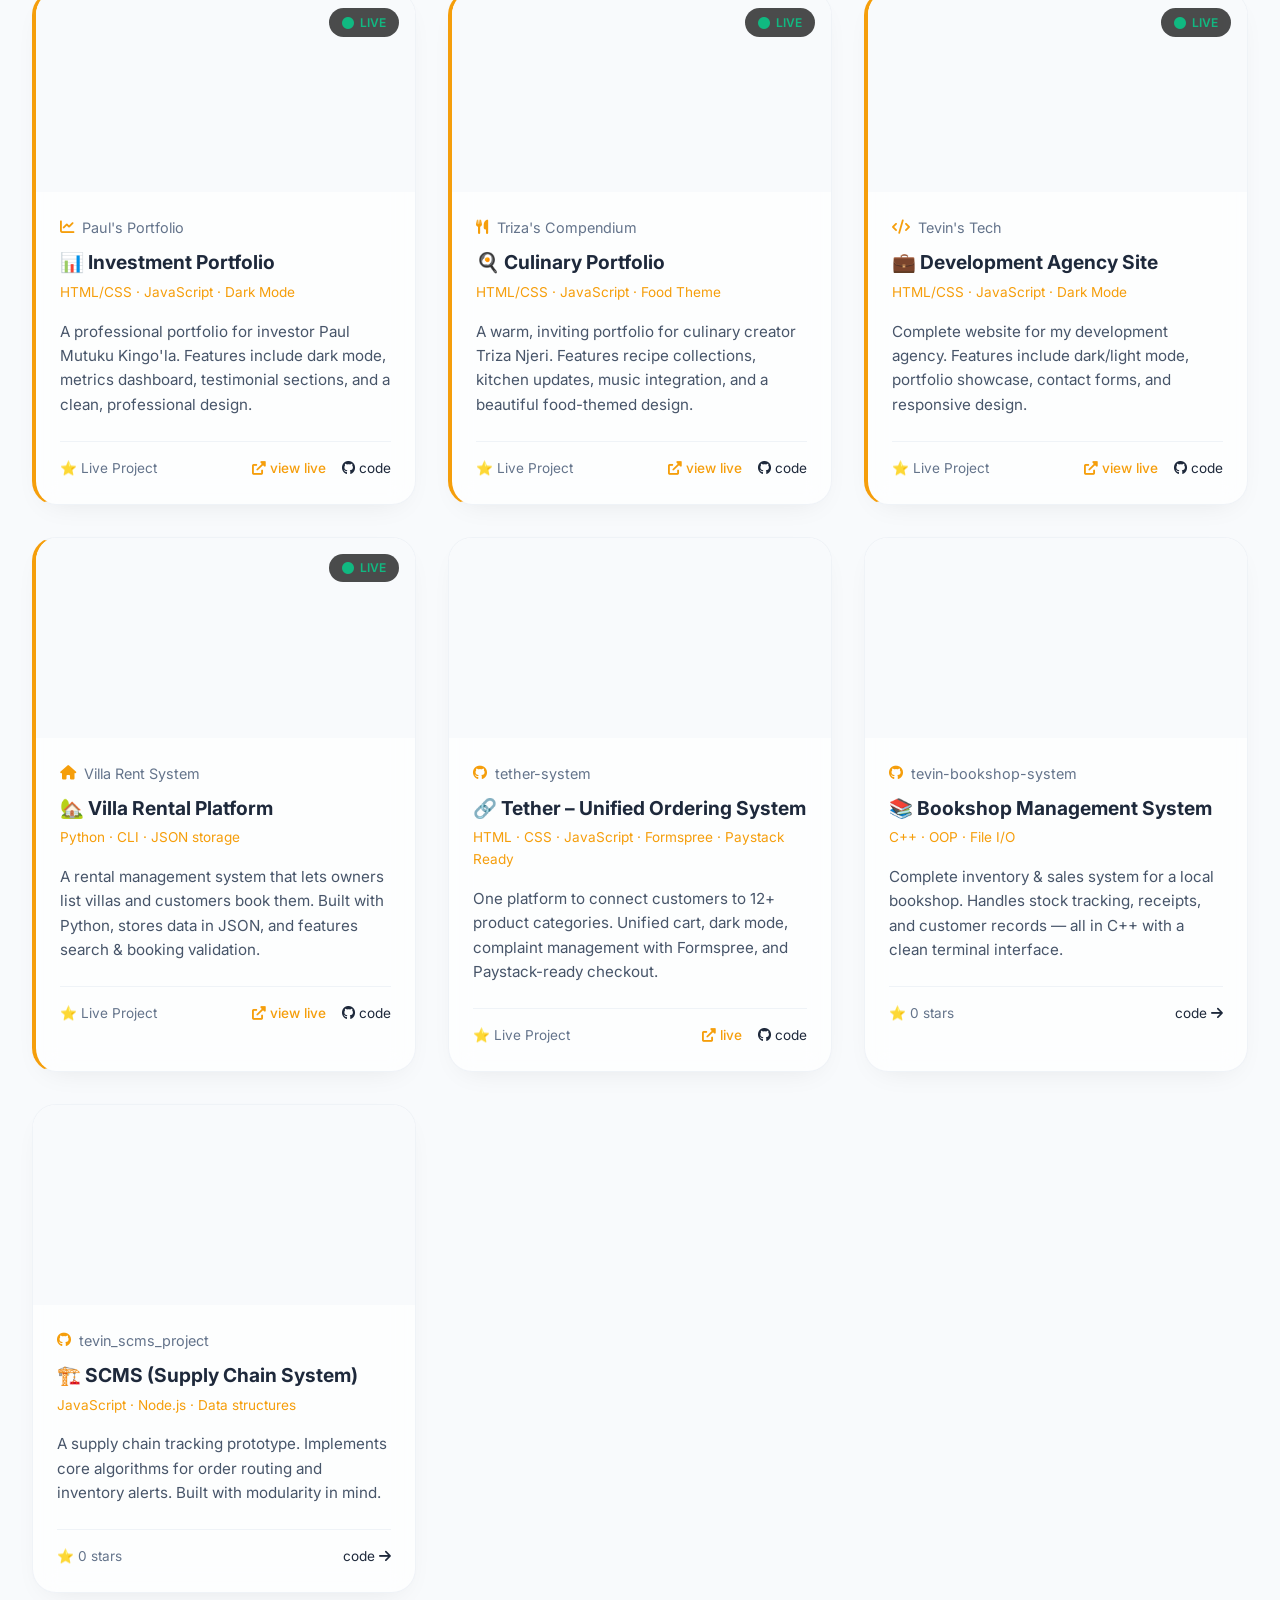
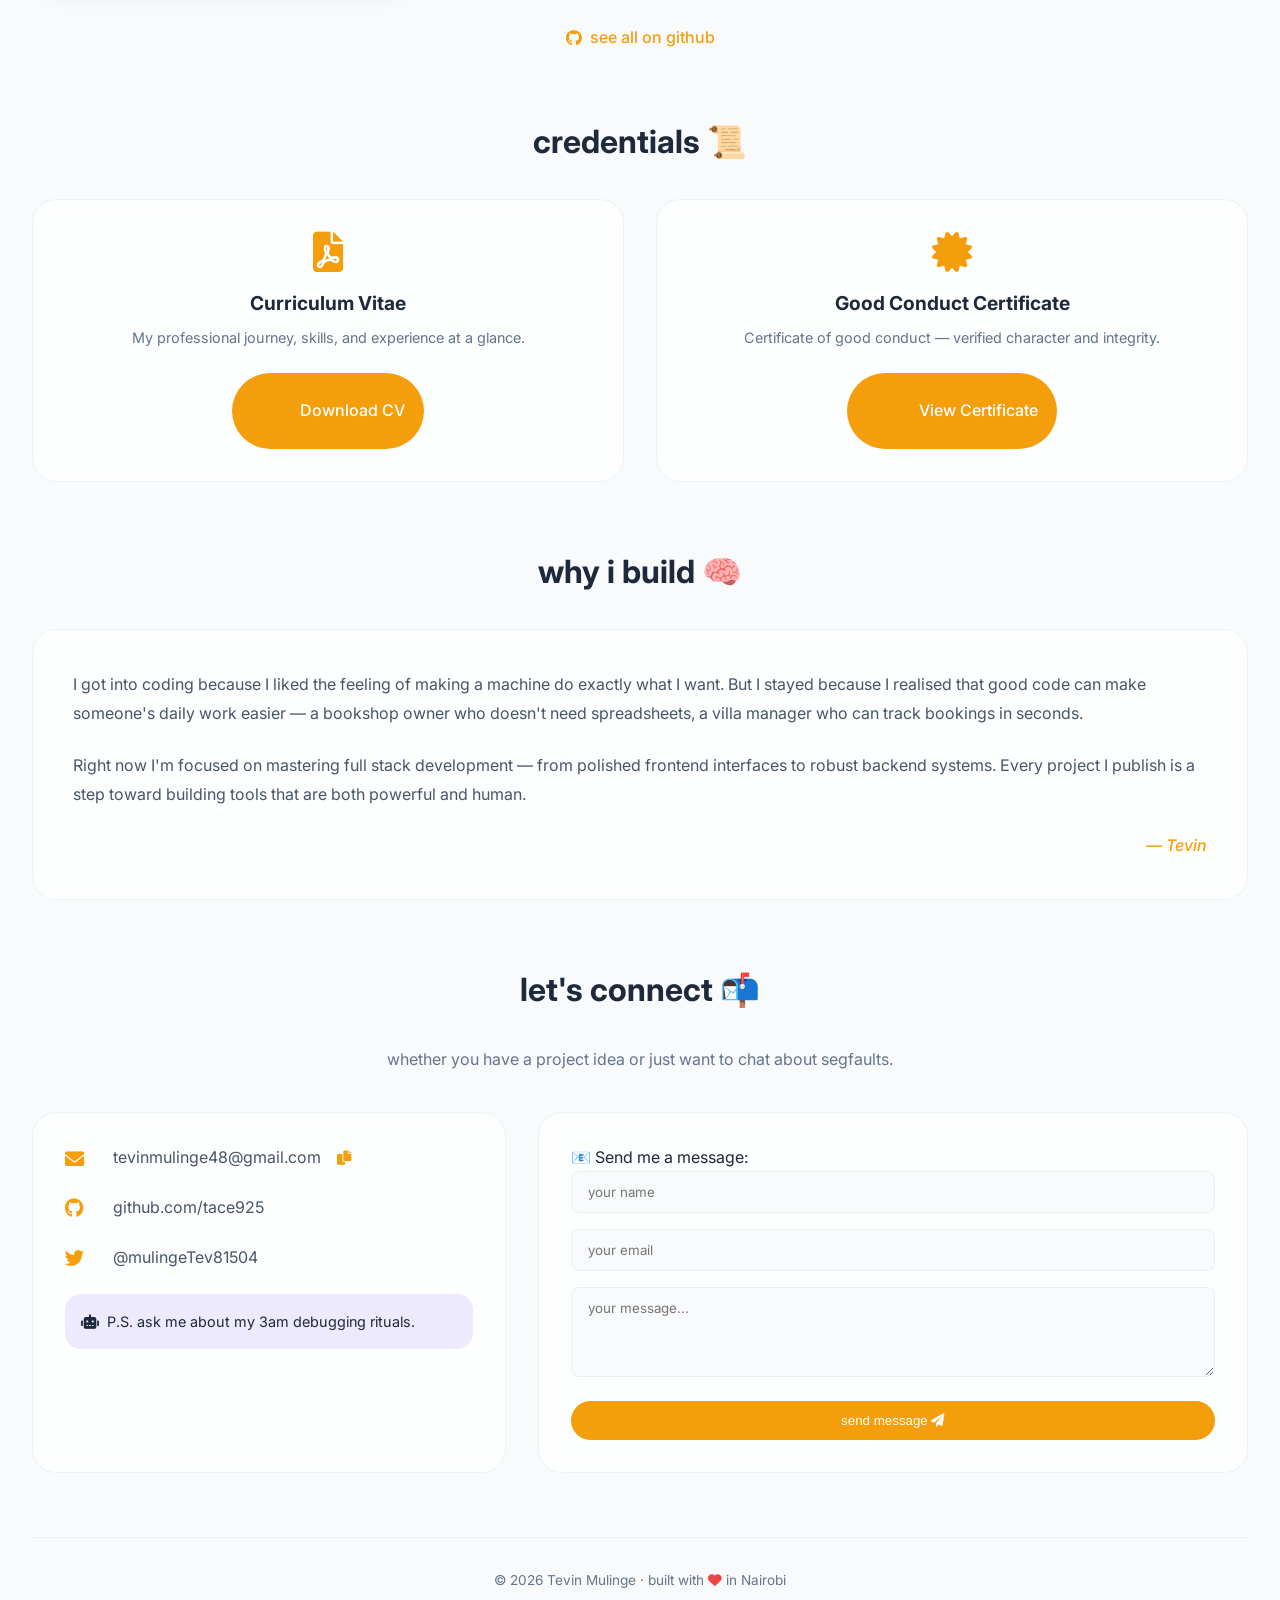
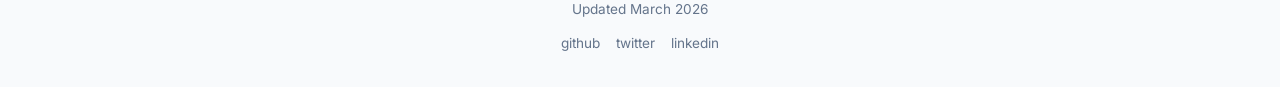
==== commit f3aafab3: "Complete modern portfolio: Glassmorphism layout, gold typing animation, project filters, background " ====
--- a/index.html
+++ b/index.html
@@ -14,11 +14,10 @@
     <link rel="stylesheet" href="https://cdnjs.cloudflare.com/ajax/libs/font-awesome/6.0.0-beta3/css/all.min.css">
 </head>
 <body class="light-mode">
-    
-    <!-- Reading Progress Bar -->
+    <!-- Progress Bar -->
     <div class="progress-bar" id="progressBar"></div>
     
-    <!-- Background Overlay with Image -->
+    <!-- Modern Background with Image -->
     <div class="bg-overlay">
         <div class="gradient-overlay"></div>
         <div class="floating-shapes">
@@ -42,7 +41,7 @@
             </div>
             <div class="nav-actions">
                 <button id="theme-toggle-nav" class="theme-toggle-nav" aria-label="Toggle theme">
-                    <i class="fas fa-sun"></i>
+                    <i class="fas fa-moon"></i>
                 </button>
                 <button class="mobile-menu-btn" id="mobileMenuBtn" aria-label="Menu">
                     <i class="fas fa-bars"></i>
@@ -65,7 +64,7 @@
                 <div class="hero-text">
                     <h1 class="name">Tevin Mulinge</h1>
                     
-                    <!-- Typing Animation Container - Gold Color -->
+                    <!-- Gold Typing Animation -->
                     <div class="typing-container">
                         <span class="typing-prefix">⚡</span>
                         <span id="typing-text" class="typing-text gold-text"></span>
@@ -142,7 +141,7 @@
             </div>
         </section>
 
-        <!-- PROJECT FILTERS -->
+        <!-- PROJECTS SECTION -->
         <section id="projects" class="projects">
             <h2 class="section-title">featured projects <span class="accent">📁</span></h2>
             <p class="section-subtitle">real systems i've built — each with its own story.</p>
@@ -292,7 +291,7 @@
                     </div>
                 </div>
 
-                <!-- Project 5: Tether - Unified Ordering System -->
+                <!-- Project 5: Tether -->
                 <div class="project-card" data-category="web">
                     <div class="project-screenshot">
                         <img src="images/projects/tether-system.jpg" alt="Tether - Unified Ordering System" class="project-img"
@@ -307,8 +306,7 @@
                         <p class="project-tech">HTML · CSS · JavaScript · Formspree · Paystack Ready</p>
                         <p class="project-description">
                             One platform to connect customers to 12+ product categories. Unified cart, dark mode, 
-                            complaint management with Formspree, and Paystack-ready checkout. Built for scalability 
-                            with supplier API integration in mind.
+                            complaint management with Formspree, and Paystack-ready checkout.
                         </p>
                         <div class="project-footer">
                             <span class="stars-badge">⭐ Live Project</span>
@@ -365,7 +363,7 @@
                         <p class="project-tech">JavaScript · Node.js · Data structures</p>
                         <p class="project-description">
                             A supply chain tracking prototype. Implements core algorithms for order routing 
-                            and inventory alerts. Built with modularity in mind — can be extended to a full web app.
+                            and inventory alerts. Built with modularity in mind.
                         </p>
                         <div class="project-footer">
                             <span class="stars-badge">⭐ 0 stars</span>
--- a/script.css
+++ b/script.css
@@ -1,6 +1,6 @@
 /* ============================================
-   TEVIN'S BRIEFCASE - COMPLETE MODERN PORTFOLIO
-   Glassmorphism + Background Image + Gold Typing
+   TEVIN'S BRIEFCASE - LAYERED GLASSMORPHISM
+   Modern Portfolio with Gold Typing Animation
    ============================================ */
 
 /* ===== CSS RESET & VARIABLES ===== */
@@ -11,7 +11,6 @@
 }
 
 :root {
-    /* Light Mode Colors */
     --bg-primary: #f8fafc;
     --bg-secondary: rgba(255, 255, 255, 0.85);
     --text-primary: #1e293b;
@@ -30,7 +29,6 @@
 }
 
 .dark-mode {
-    /* Dark Mode Colors */
     --bg-primary: #0f172a;
     --bg-secondary: rgba(30, 41, 59, 0.85);
     --text-primary: #f1f5f9;
@@ -78,7 +76,6 @@
     overflow: hidden;
 }
 
-/* Main background image */
 .bg-overlay::before {
     content: '';
     position: absolute;
@@ -95,7 +92,6 @@
     transition: opacity 0.3s ease;
 }
 
-/* Gradient overlay for depth */
 .gradient-overlay {
     position: absolute;
     top: 0;
@@ -107,7 +103,6 @@
     pointer-events: none;
 }
 
-/* Floating shapes for modern effect */
 .floating-shapes {
     position: absolute;
     top: 0;
@@ -153,15 +148,10 @@
 }
 
 @keyframes floatShape {
-    0%, 100% {
-        transform: translateY(0) rotate(0deg);
-    }
-    50% {
-        transform: translateY(-50px) rotate(10deg);
-    }
-}
-
-/* Dark mode background adjustments */
+    0%, 100% { transform: translateY(0) rotate(0deg); }
+    50% { transform: translateY(-50px) rotate(10deg); }
+}
+
 .dark-mode .bg-overlay::before {
     opacity: 0.1;
     filter: blur(3px) brightness(0.7);
@@ -169,11 +159,6 @@
 
 .dark-mode .shape {
     opacity: 0.2;
-}
-
-.dark-mode .gradient-overlay {
-    background: radial-gradient(circle at 20% 30%, rgba(139, 92, 246, 0.15) 0%, transparent 50%),
-                radial-gradient(circle at 80% 70%, rgba(245, 158, 11, 0.1) 0%, transparent 50%);
 }
 
 /* ===== PROGRESS BAR ===== */
@@ -590,19 +575,6 @@
     background: var(--bg-primary);
 }
 
-.project-screenshot.no-image {
-    background: linear-gradient(135deg, var(--accent-light), transparent);
-    display: flex;
-    align-items: center;
-    justify-content: center;
-}
-
-.project-screenshot.no-image::after {
-    content: '🚀';
-    font-size: 3rem;
-    opacity: 0.5;
-}
-
 .project-img {
     width: 100%;
     height: 100%;
@@ -1057,6 +1029,30 @@
     flex-direction: column;
 }
 
+.theme-toggle-container {
+    display: flex;
+    justify-content: flex-end;
+    padding: 1rem 2rem;
+    position: relative;
+    z-index: 10;
+}
+
+.theme-toggle {
+    background: var(--card-bg);
+    border: 1px solid var(--border);
+    border-radius: 50%;
+    width: 2.5rem;
+    height: 2.5rem;
+    cursor: pointer;
+    color: var(--text-primary);
+    transition: all 0.3s;
+}
+
+.theme-toggle:hover {
+    border-color: var(--gold);
+    transform: scale(1.05);
+}
+
 .thank-you-section {
     flex: 1;
     display: flex;
@@ -1145,6 +1141,16 @@
     justify-content: center;
     margin: 2rem 0;
     flex-wrap: wrap;
+}
+
+.thank-you-social p {
+    margin-bottom: 1rem;
+    color: var(--text-tertiary);
+}
+
+.thank-you-social .social-links {
+    justify-content: center;
+    margin: 0;
 }
 
 @keyframes float {
@@ -1219,6 +1225,11 @@
     .section-title {
         font-size: 1.8rem;
     }
+    
+    .thank-you-card {
+        margin: 1rem;
+        padding: 2rem;
+    }
 }
 
 @media (max-width: 480px) {
@@ -1235,11 +1246,6 @@
         flex-direction: column;
         gap: 1rem;
         align-items: flex-start;
-    }
-    
-    .thank-you-card {
-        padding: 2rem;
-        margin: 1rem;
     }
     
     .thank-you-card h1 {
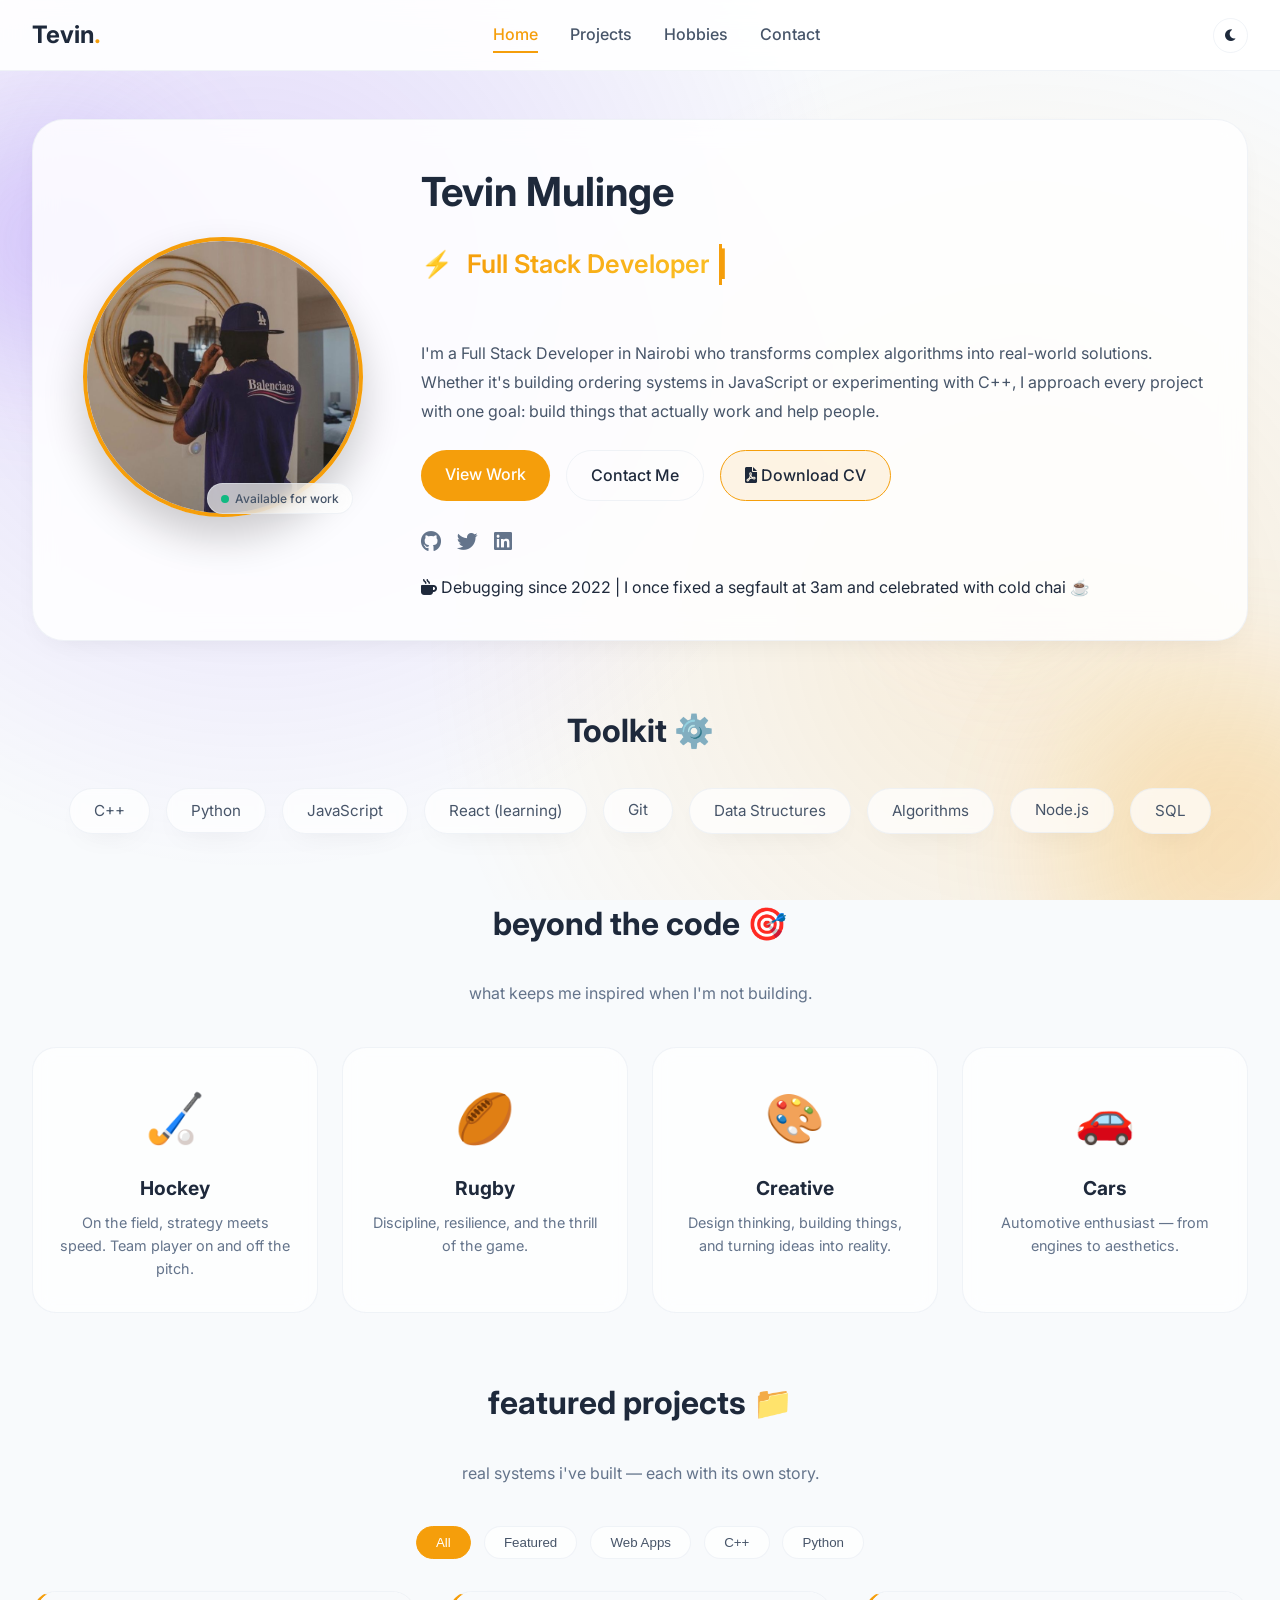
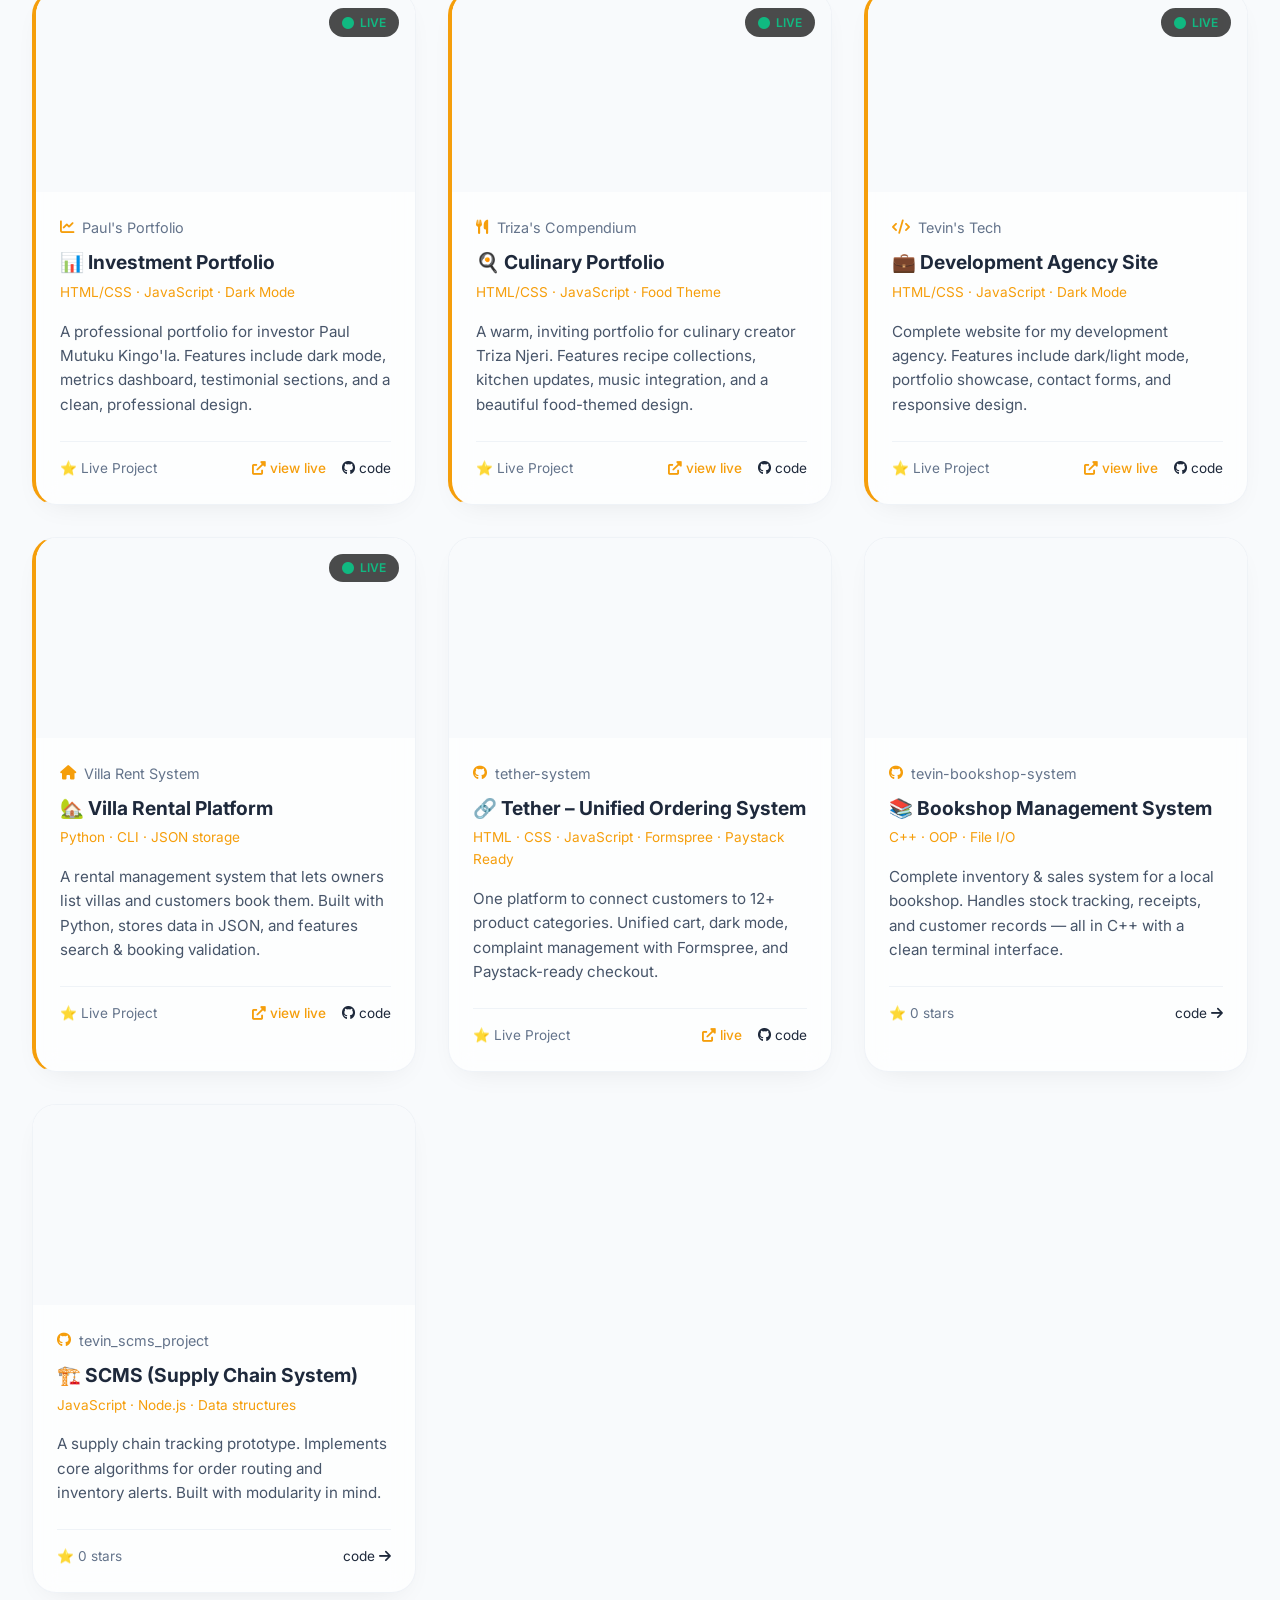
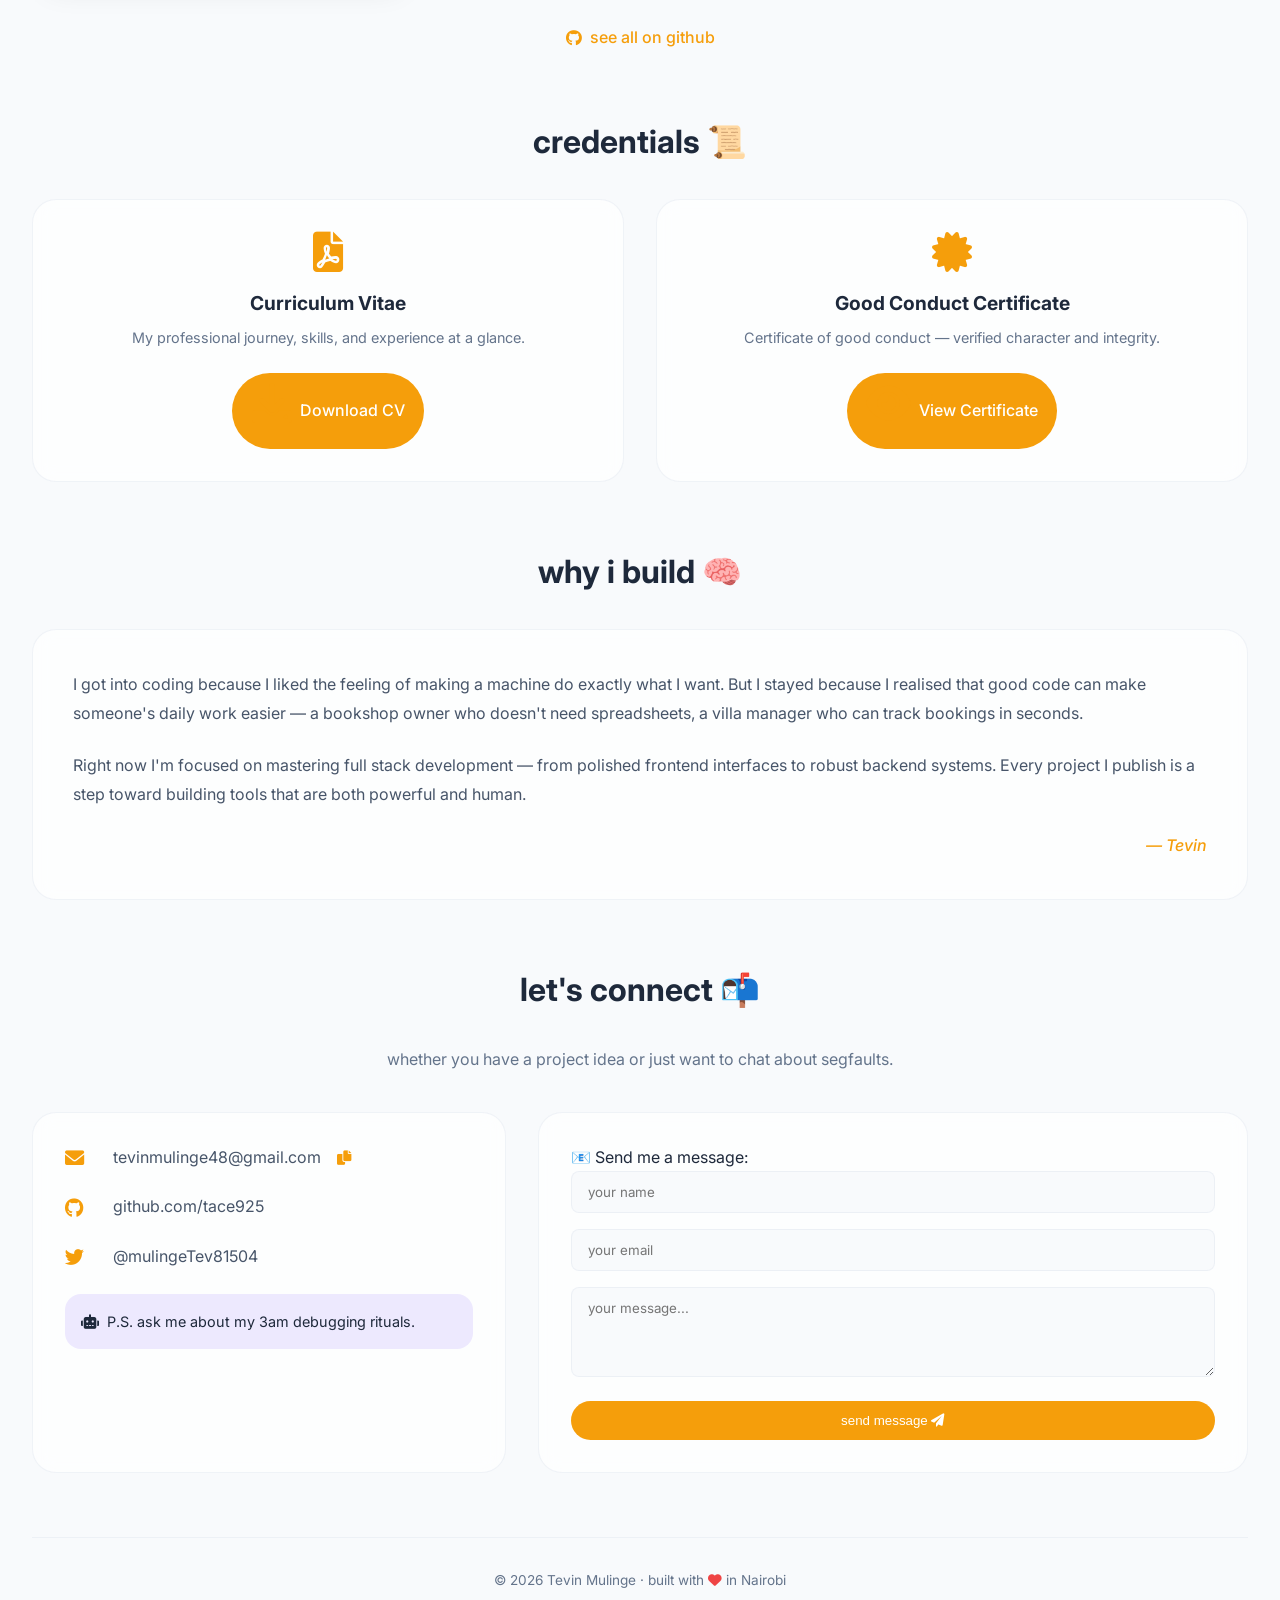
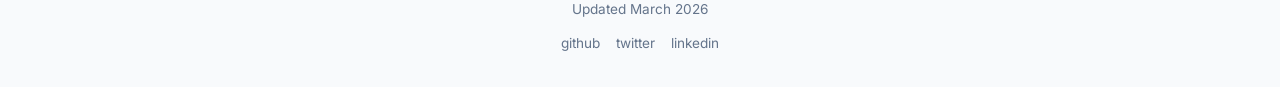
==== commit a57f43f6: "Update contact form with new Formspree ID: maqlogko" ====
--- a/index.html
+++ b/index.html
@@ -422,58 +422,56 @@
                 <p class="why-signature">— Tevin</p>
             </div>
         </section>
-
-        <!-- CONTACT SECTION -->
-        <section id="contact" class="contact">
-            <h2 class="section-title">let's connect <span class="accent">📬</span></h2>
-            <p class="section-subtitle">whether you have a project idea or just want to chat about segfaults.</p>
-            
-            <div class="contact-grid">
-                <div class="contact-info">
-                    <div class="contact-item">
-                        <i class="fas fa-envelope contact-icon"></i>
-                        <span id="email-text">tevinmulinge48@gmail.com</span>
-                        <button class="copy-email-btn" id="copyEmailBtn" data-tooltip="Copy email">
-                            <i class="fas fa-copy"></i>
-                        </button>
-                    </div>
-                    <div class="contact-item">
-                        <i class="fab fa-github contact-icon"></i>
-                        <a href="https://github.com/tace925">github.com/tace925</a>
-                    </div>
-                    <div class="contact-item">
-                        <i class="fab fa-twitter contact-icon"></i>
-                        <a href="https://twitter.com/mulingeTev81504">@mulingeTev81504</a>
-                    </div>
-                    <div class="contact-note">
-                        <i class="fas fa-robot"></i>
-                        <span>P.S. ask me about my 3am debugging rituals.</span>
-                    </div>
-                </div>
-                
-                <!-- FORMSPREE FORM -->
-                <div class="contact-form-container">
-                    <form class="contact-form" id="contactForm" action="https://formspree.io/f/mrbpgjqy" method="POST">
-                        <input type="hidden" name="_subject" value="New message from Tevin's Portfolio!">
-                        <input type="hidden" name="_template" value="table">
-                        <input type="hidden" name="_next" value="thanks.html">
-                        
-                        <p class="form-note">📧 Send me a message:</p>
-                        
-                        <input type="text" name="name" placeholder="your name" required>
-                        <input type="email" name="email" placeholder="your email" required>
-                        <textarea name="message" rows="4" placeholder="your message..." required></textarea>
-                        
-                        <input type="text" name="_gotcha" style="display:none">
-                        
-                        <button type="submit" class="btn btn-primary submit-btn">
-                            send message <i class="fas fa-paper-plane"></i>
-                        </button>
-                    </form>
-                </div>
-            </div>
-        </section>
-
+<!-- CONTACT SECTION -->
+<section id="contact" class="contact">
+    <h2 class="section-title">let's connect <span class="accent">📬</span></h2>
+    <p class="section-subtitle">whether you have a project idea or just want to chat about segfaults.</p>
+    
+    <div class="contact-grid">
+        <div class="contact-info">
+            <div class="contact-item">
+                <i class="fas fa-envelope contact-icon"></i>
+                <span id="email-text">tevinmulinge48@gmail.com</span>
+                <button class="copy-email-btn" id="copyEmailBtn" data-tooltip="Copy email">
+                    <i class="fas fa-copy"></i>
+                </button>
+            </div>
+            <div class="contact-item">
+                <i class="fab fa-github contact-icon"></i>
+                <a href="https://github.com/tace925">github.com/tace925</a>
+            </div>
+            <div class="contact-item">
+                <i class="fab fa-twitter contact-icon"></i>
+                <a href="https://twitter.com/mulingeTev81504">@mulingeTev81504</a>
+            </div>
+            <div class="contact-note">
+                <i class="fas fa-robot"></i>
+                <span>P.S. ask me about my 3am debugging rituals.</span>
+            </div>
+        </div>
+        
+        <!-- FORMSPREE FORM - CORRECT URL -->
+        <!-- FORMSPREE FORM - NEW FORM ID -->
+<div class="contact-form-container">
+    <form class="contact-form" id="contactForm" action="https://formspree.io/f/maqlogko" method="POST">
+        <input type="hidden" name="_subject" value="New message from Tevin's Portfolio!">
+        <input type="hidden" name="_replyto" value="email">
+        
+        <p class="form-note">📧 Send me a message:</p>
+        
+        <input type="text" name="name" placeholder="your name" required>
+        <input type="email" name="email" placeholder="your email" required>
+        <textarea name="message" rows="4" placeholder="your message..." required></textarea>
+        
+        <input type="text" name="_gotcha" style="display:none">
+        
+        <button type="submit" class="btn btn-primary submit-btn">
+            send message <i class="fas fa-paper-plane"></i>
+        </button>
+    </form>
+</div>
+    </div>
+</section>
         <!-- FOOTER -->
         <footer class="footer">
             <span>© 2026 Tevin Mulinge · built with <i class="fas fa-heart"></i> in Nairobi</span>
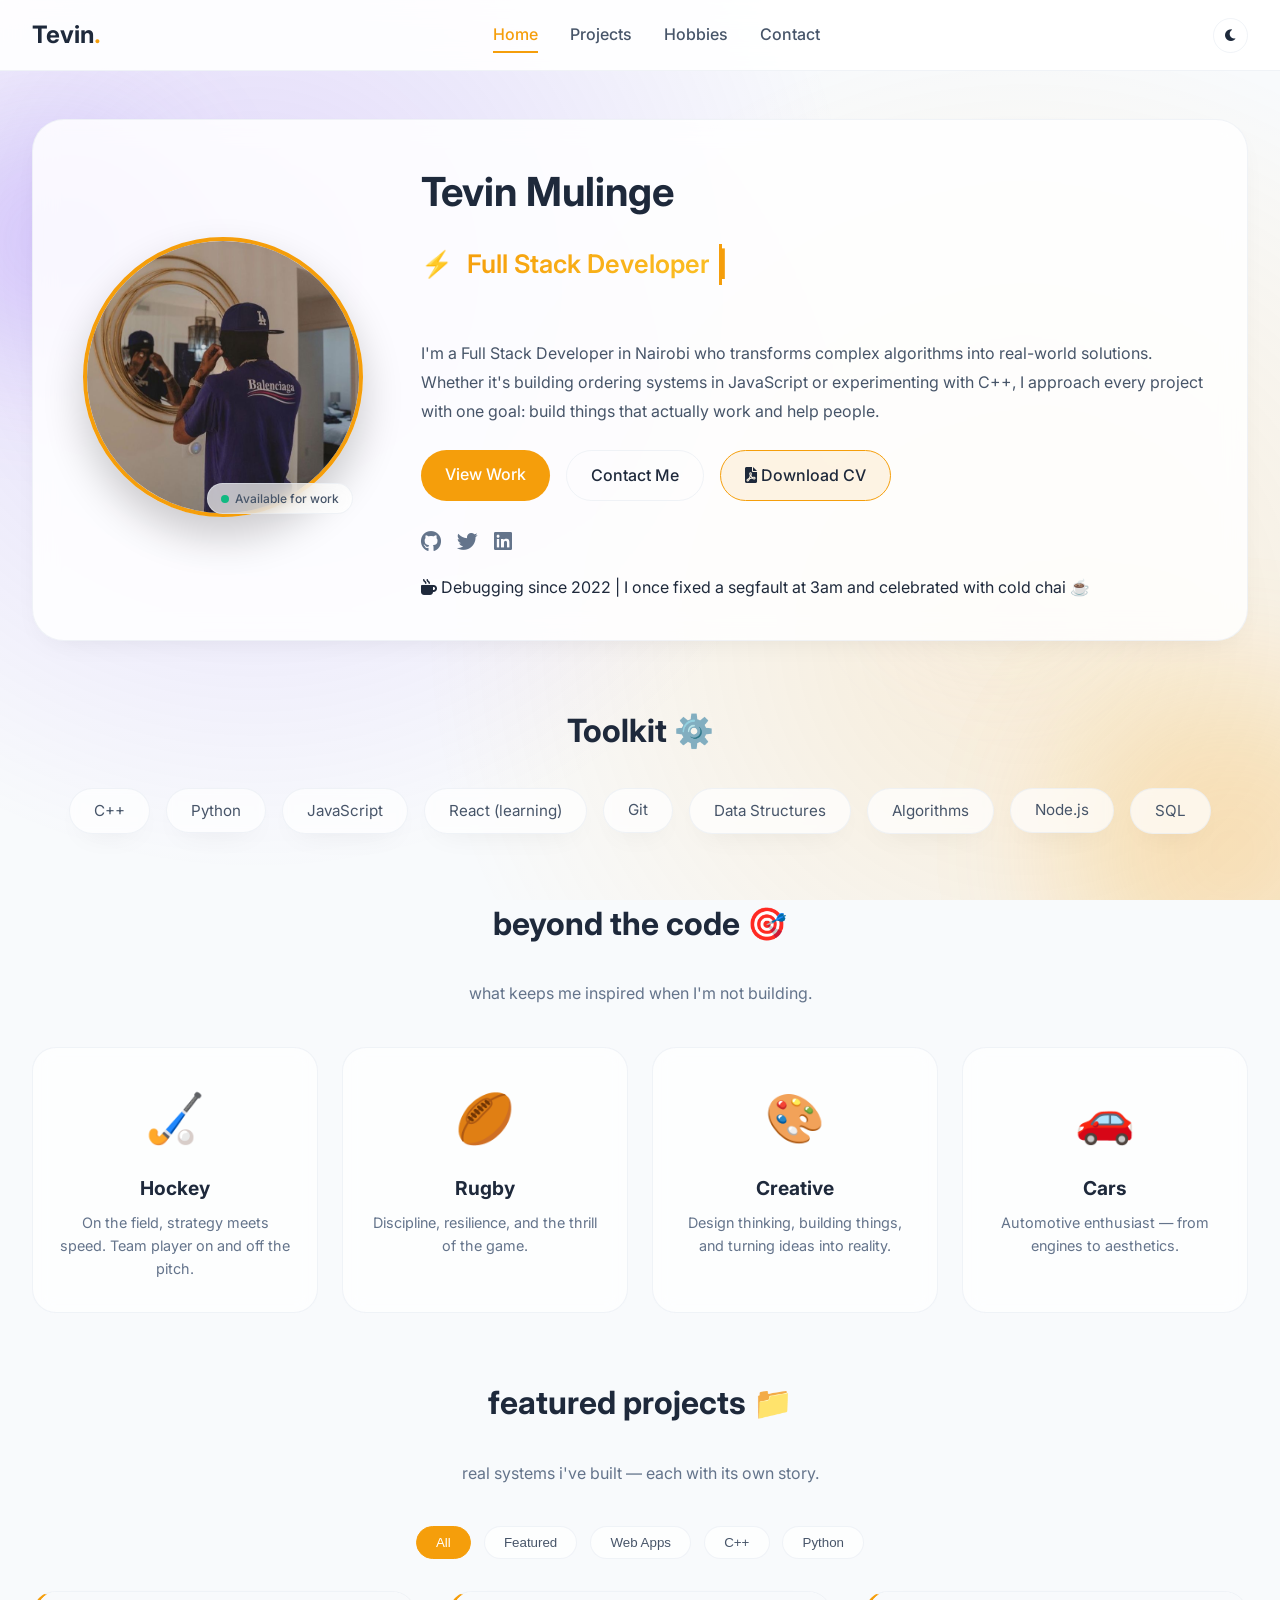
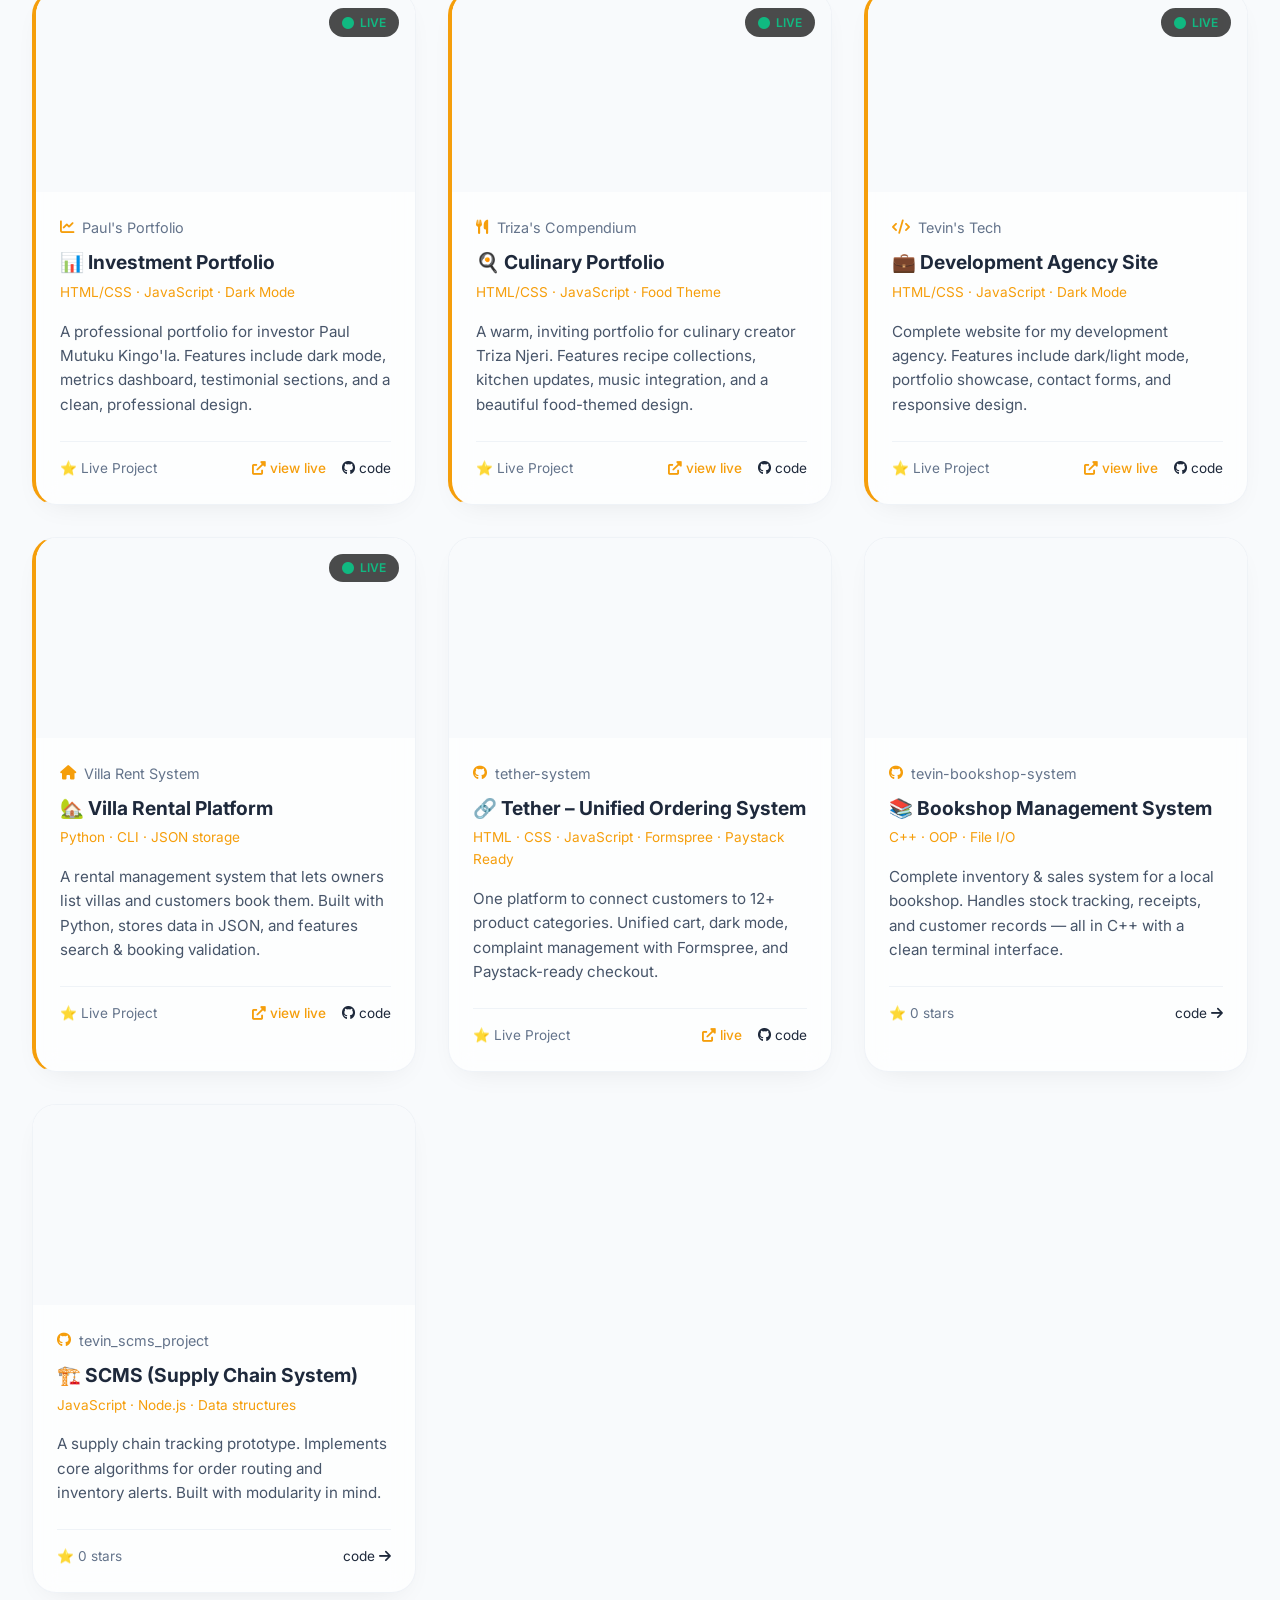
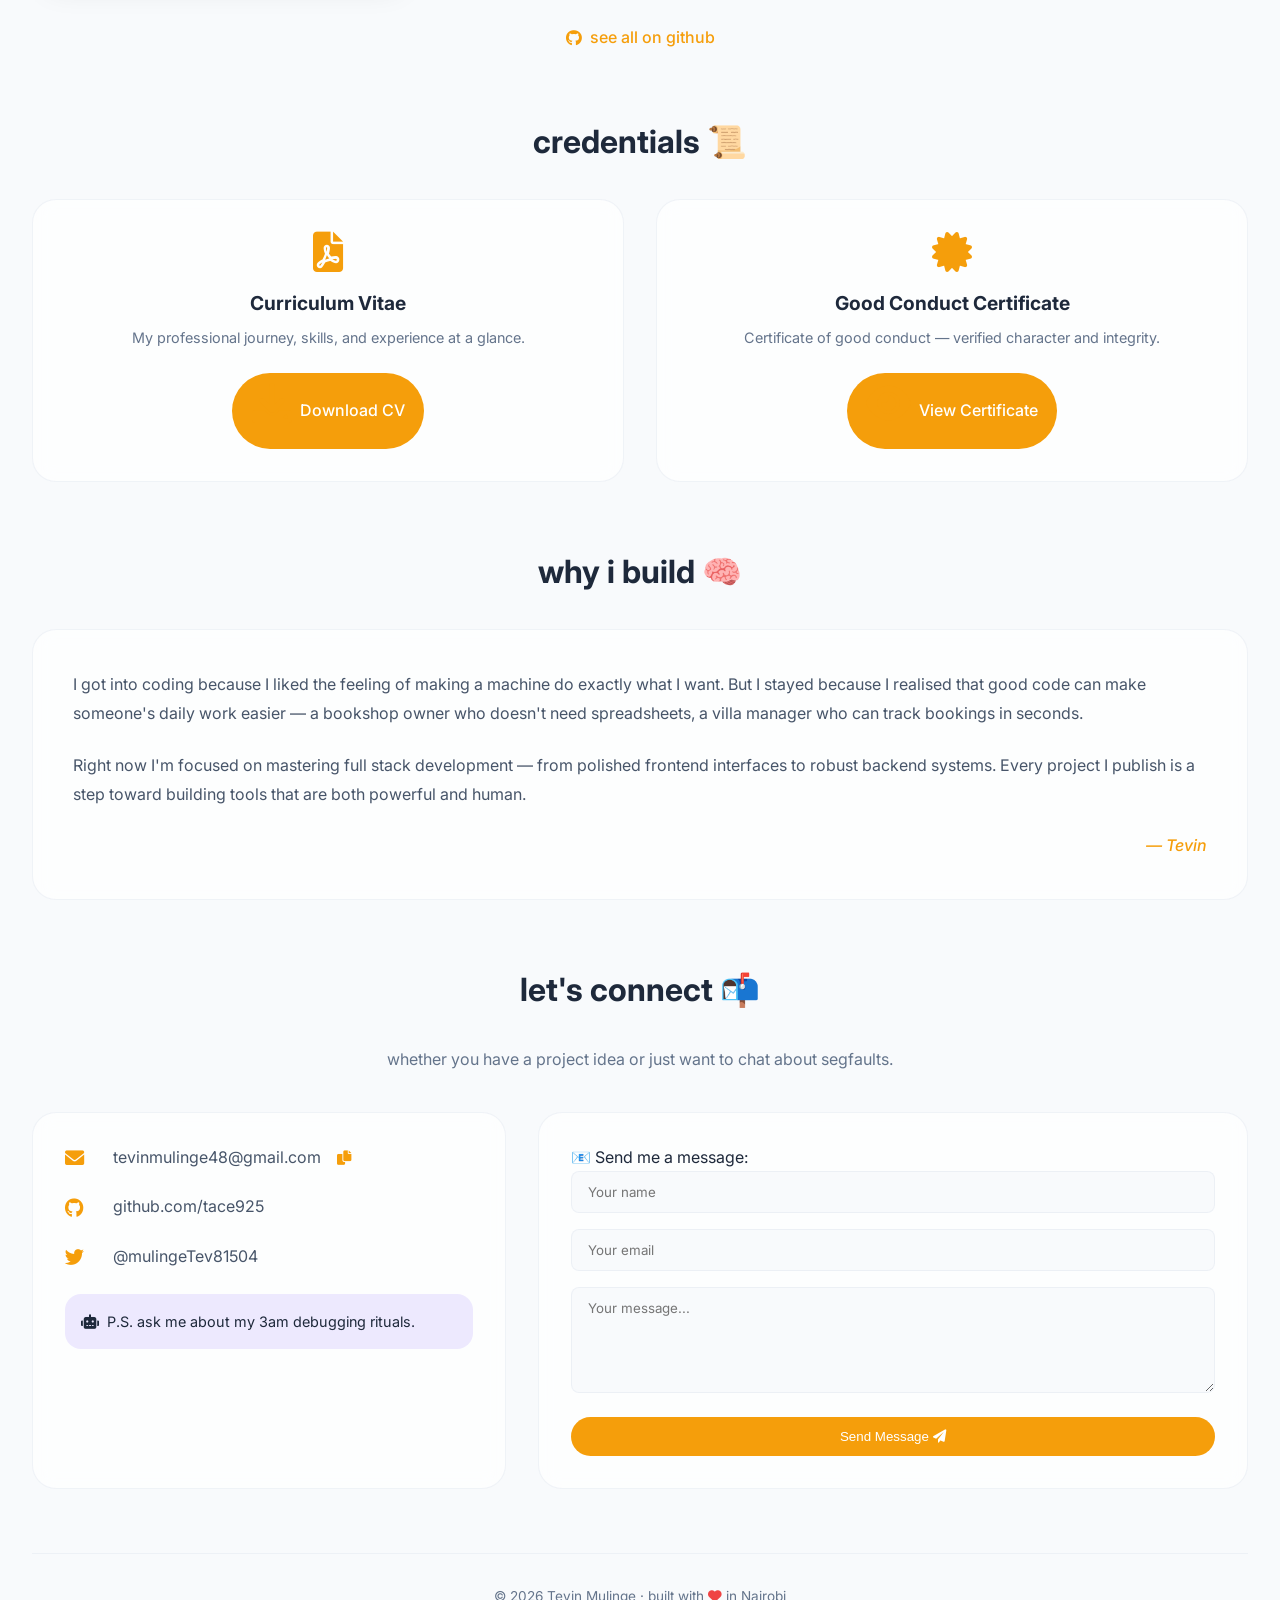
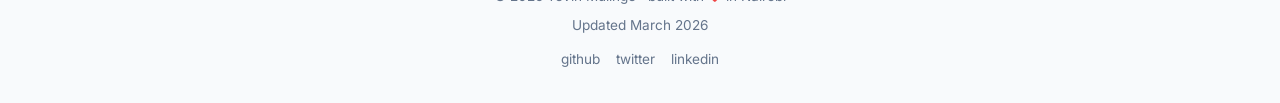
==== commit 8e004fe8: "Update contact form with new Formspree ID: maqlogko" ====
--- a/index.html
+++ b/index.html
@@ -452,24 +452,27 @@
         
         <!-- FORMSPREE FORM - CORRECT URL -->
         <!-- FORMSPREE FORM - NEW FORM ID -->
-<div class="contact-form-container">
-    <form class="contact-form" id="contactForm" action="https://formspree.io/f/maqlogko" method="POST">
+        <!-- CONTACT FORM -->
+     <div class="contact-form-container">
+      <form class="contact-form" id="contactForm">
+        <!-- Hidden fields for Formspree -->
         <input type="hidden" name="_subject" value="New message from Tevin's Portfolio!">
-        <input type="hidden" name="_replyto" value="email">
+        <input type="hidden" name="_next" value="https://tevin-briefcase.vercel.app/thanks.html"> <!-- optional: redirect after success -->
         
         <p class="form-note">📧 Send me a message:</p>
         
-        <input type="text" name="name" placeholder="your name" required>
-        <input type="email" name="email" placeholder="your email" required>
-        <textarea name="message" rows="4" placeholder="your message..." required></textarea>
+        <input type="text" name="name" placeholder="Your name" required>
+        <input type="email" name="email" placeholder="Your email" required>
+        <textarea name="message" rows="5" placeholder="Your message..." required></textarea>
         
-        <input type="text" name="_gotcha" style="display:none">
+        <!-- Honeypot (anti-spam) -->
+        <input type="text" name="_gotcha" style="display:none;" autocomplete="off">
         
         <button type="submit" class="btn btn-primary submit-btn">
-            send message <i class="fas fa-paper-plane"></i>
+            Send Message <i class="fas fa-paper-plane"></i>
         </button>
-    </form>
-</div>
+      </form>
+     </div>
     </div>
 </section>
         <!-- FOOTER -->
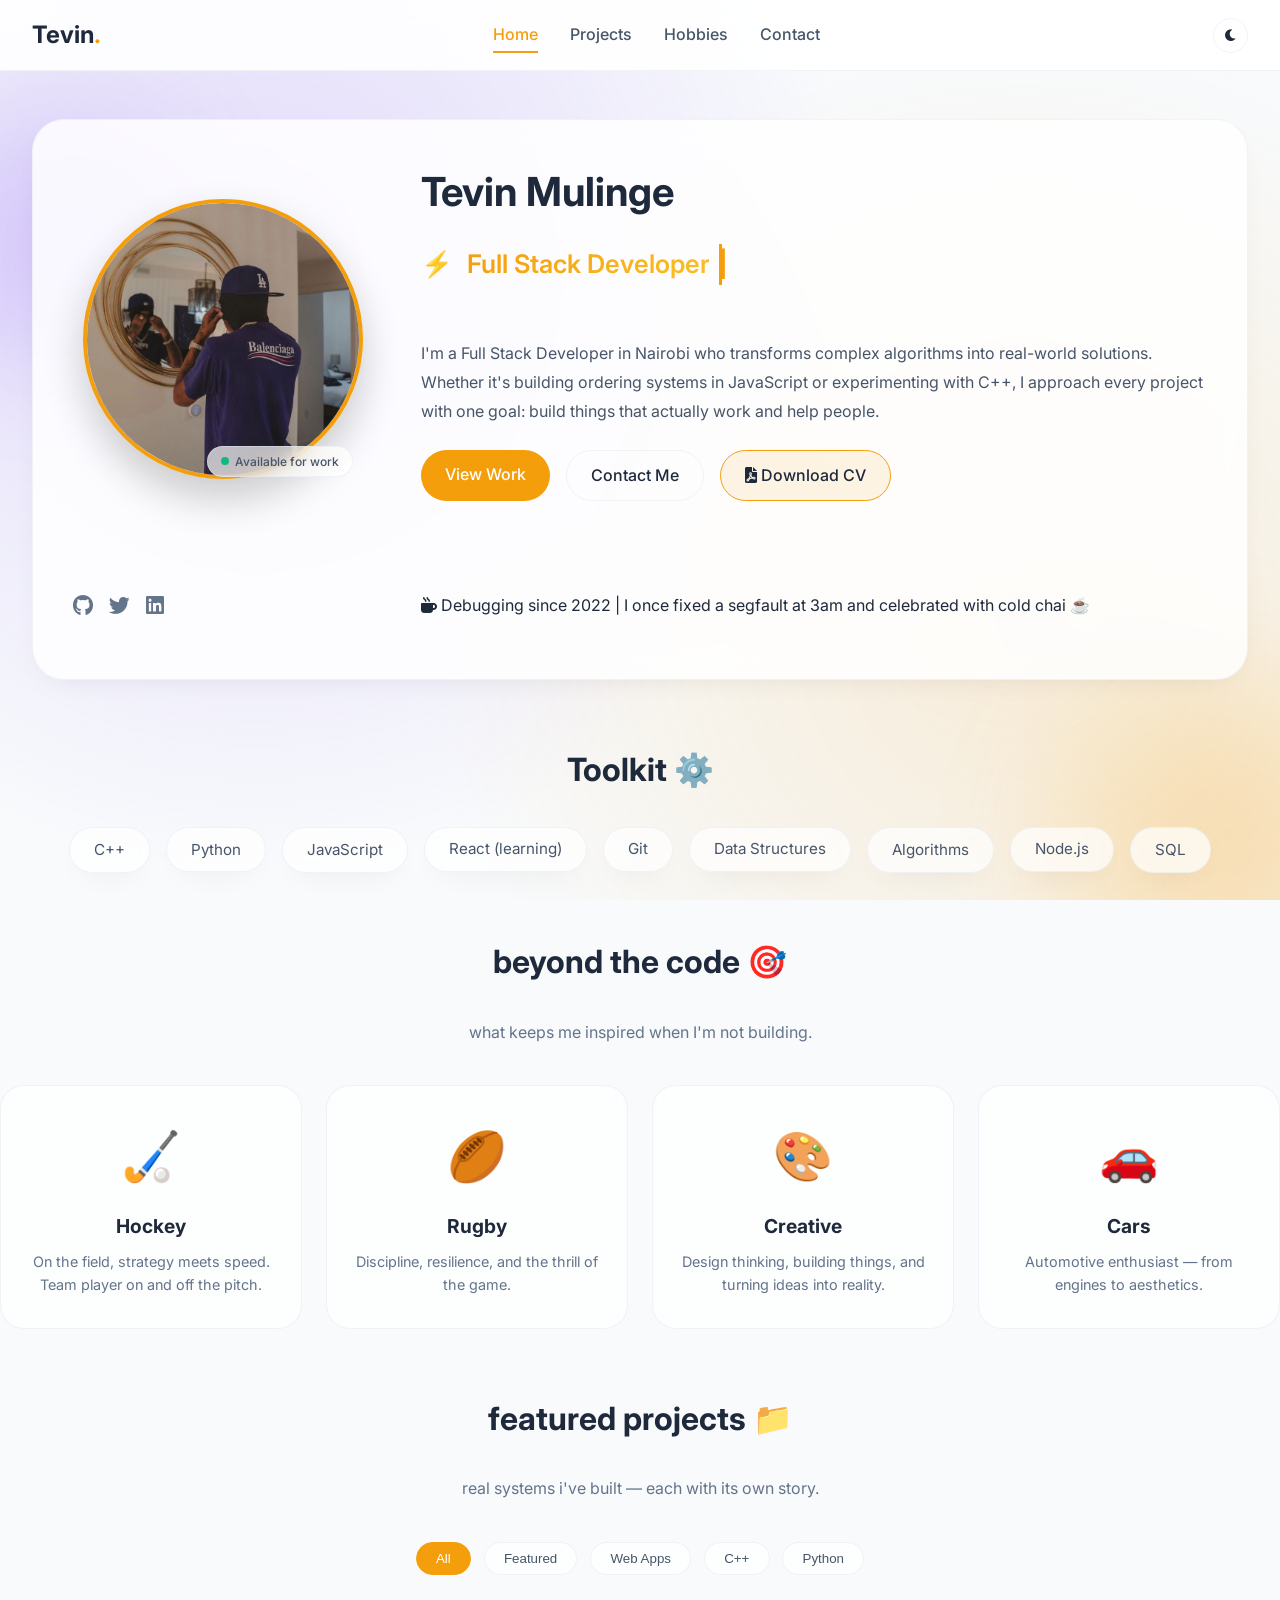
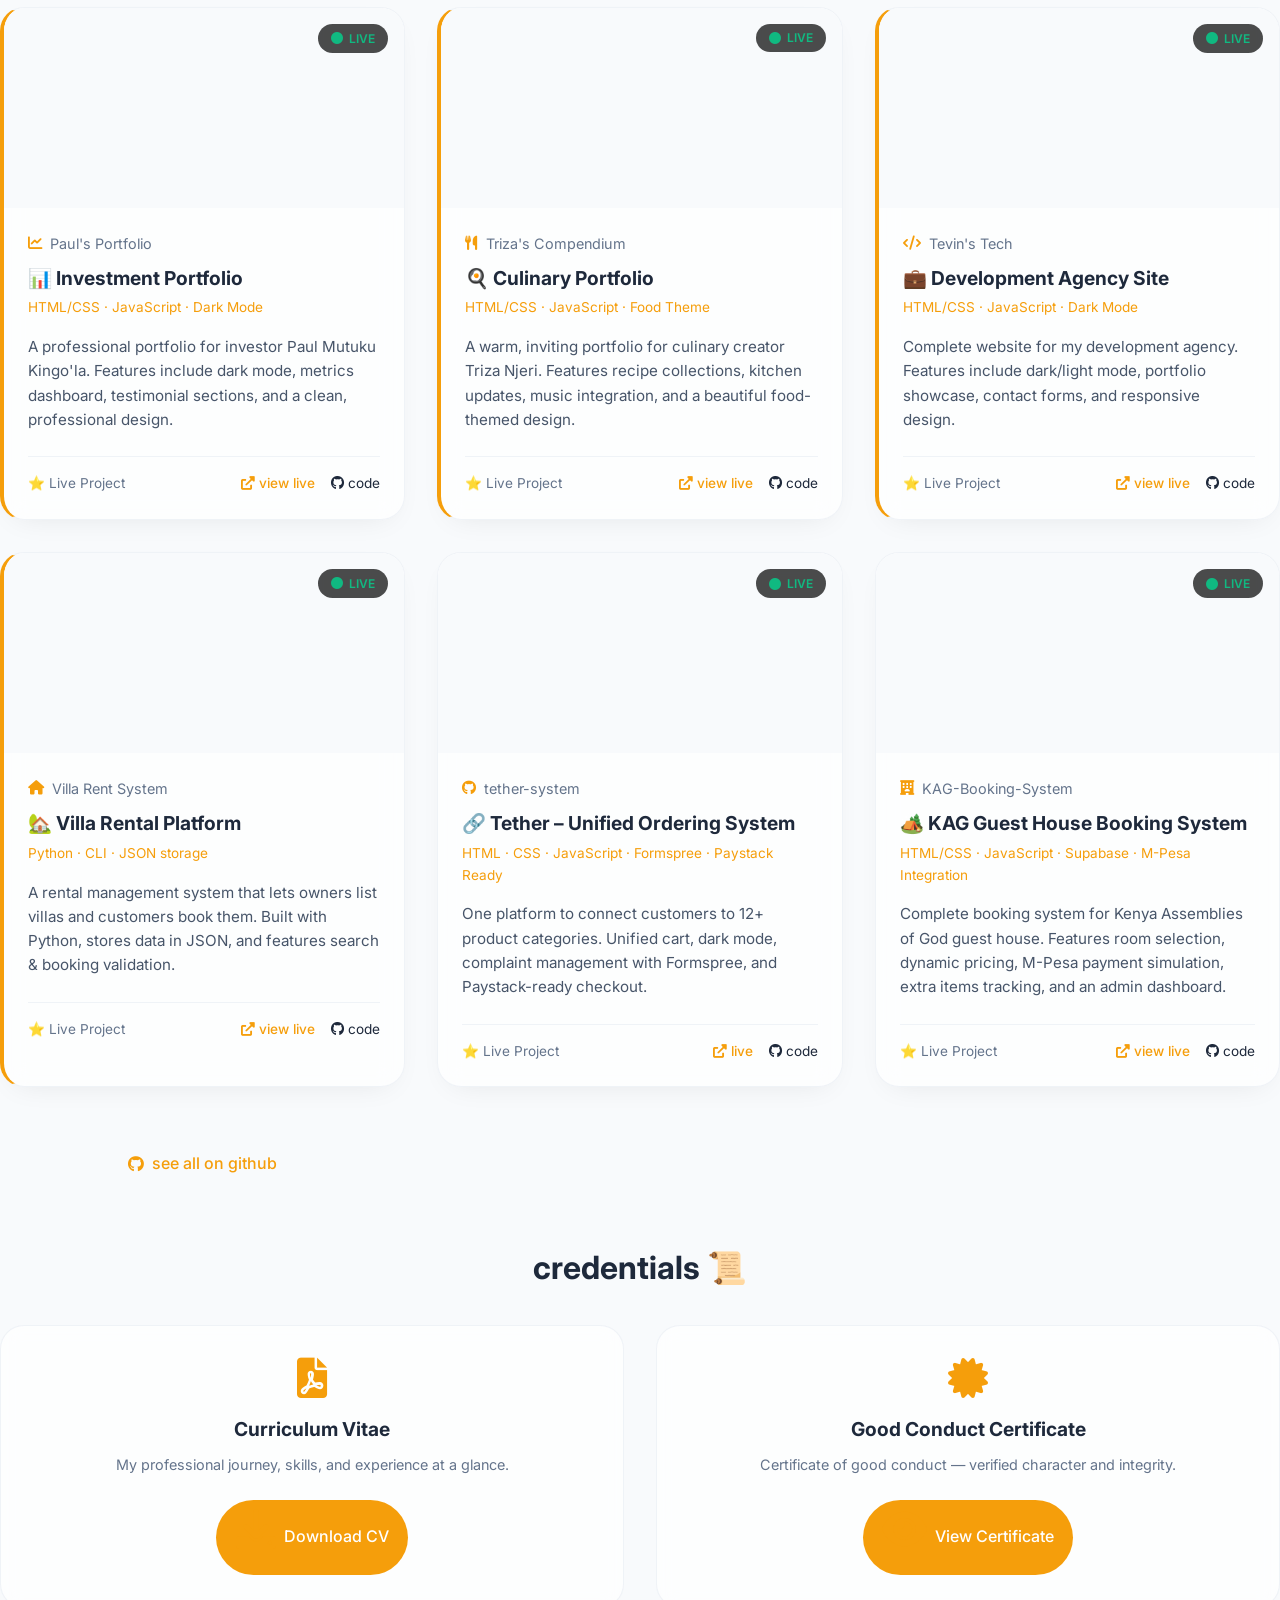
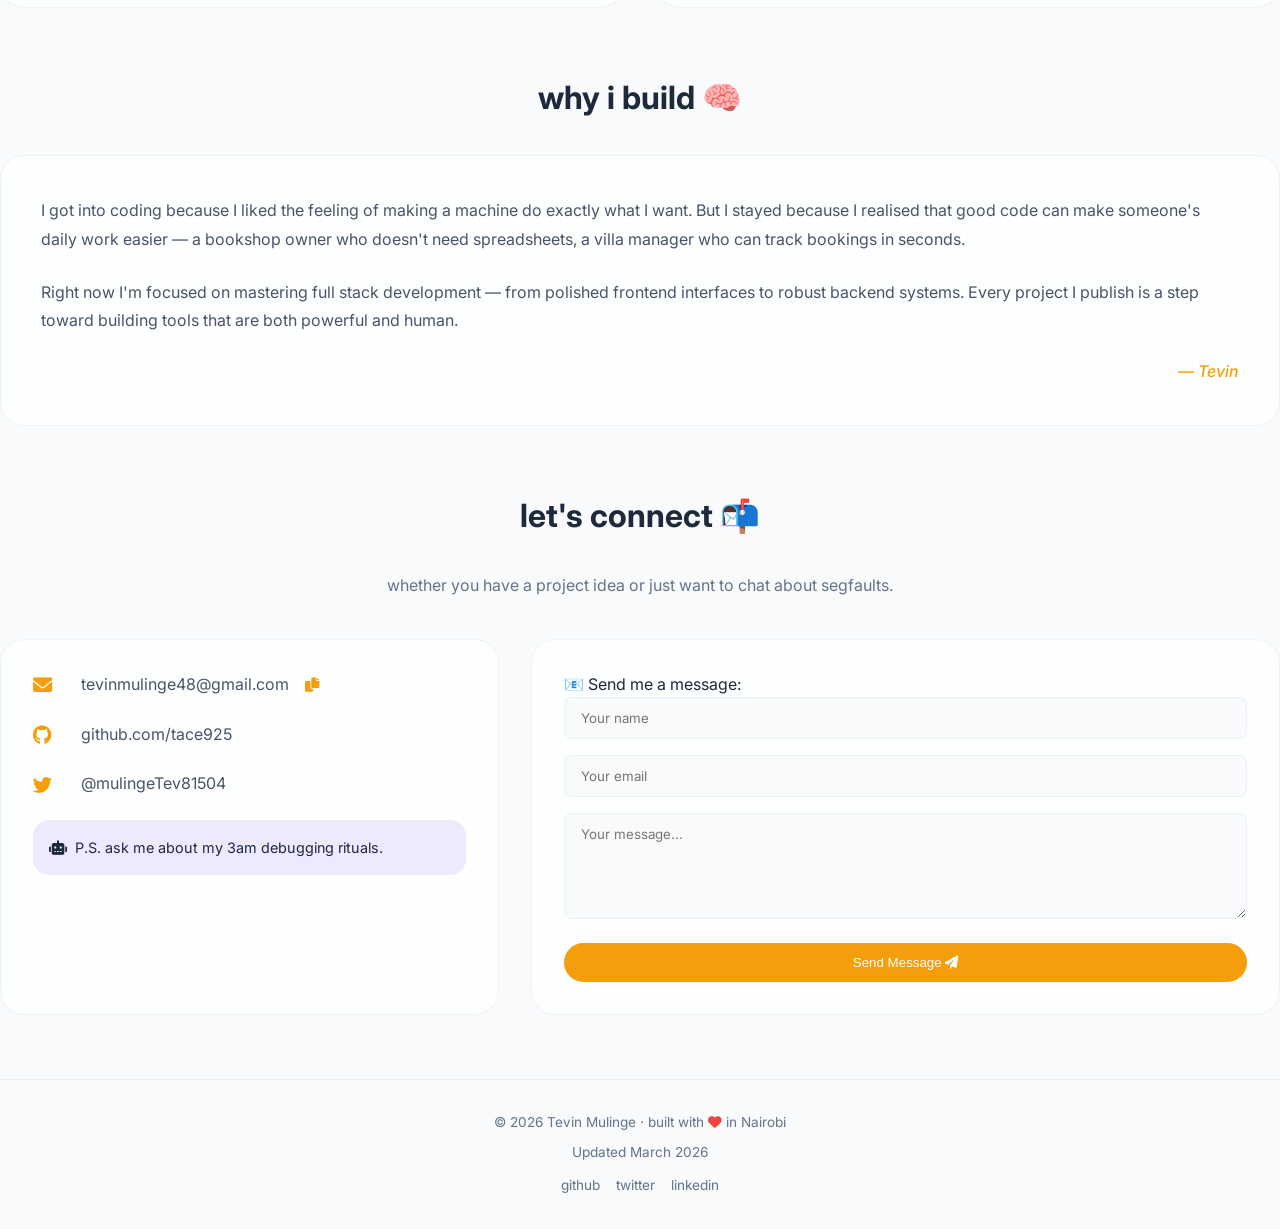
==== commit a4beddf7: "update the index.html and then add cv.html in the strucutre" ====
--- a/index.html
+++ b/index.html
@@ -76,12 +76,14 @@
                         Whether it's building ordering systems in JavaScript or experimenting with C++, I approach every 
                         project with one goal: build things that actually work and help people.
                     </p>
-                    <div class="hero-buttons">
-                        <a href="#projects" class="btn btn-primary">View Work</a>
-                        <a href="#contact" class="btn btn-outline">Contact Me</a>
-                        <a href="#" id="cv-download" class="btn btn-outline cv-btn">
-                            <i class="fas fa-file-pdf"></i> Download CV
-                        </a>
+                   <div class="hero-buttons">
+                   <a href="#projects" class="btn btn-primary">View Work</a>
+                   <a href="#contact" class="btn btn-outline">Contact Me</a>
+                   <a href="cv.html" target="_blank" class="btn btn-outline cv-btn">
+                   <i class="fas fa-file-pdf"></i> Download CV
+                   </a> 
+                  </div>
+
                     </div>
                     <div class="social-links">
                         <a href="https://github.com/tace925" target="_blank" class="social-link" data-tooltip="GitHub"><i class="fab fa-github"></i></a>
@@ -223,39 +225,39 @@
                     </div>
                 </div>
 
-                <!-- Project 3: Tevin's Tech -->
-                <div class="project-card featured" data-category="featured web">
-                    <div class="project-screenshot">
-                        <img src="images/projects/tevin-tech.jpg" alt="Tevin's Tech Agency Site" class="project-img"
-                             onerror="this.style.display='none'; this.parentNode.classList.add('no-image');">
-                        <div class="project-overlay">
-                            <span class="live-badge"><i class="fas fa-circle"></i> LIVE</span>
-                        </div>
-                    </div>
-                    <div class="project-content">
-                        <div class="project-header">
-                            <i class="fas fa-code"></i>
-                            <span class="repo-name">Tevin's Tech</span>
-                        </div>
-                        <h3 class="project-title">💼 Development Agency Site</h3>
-                        <p class="project-tech">HTML/CSS · JavaScript · Dark Mode</p>
-                        <p class="project-description">
-                            Complete website for my development agency. Features include dark/light mode, 
-                            portfolio showcase, contact forms, and responsive design.
-                        </p>
-                        <div class="project-footer">
-                            <span class="stars-badge">⭐ Live Project</span>
-                            <div class="project-links">
-                                <a href="https://gleeful-speculoos-7d9eff.netlify.app/" target="_blank" class="project-link live-link">
-                                    <i class="fas fa-external-link-alt"></i> view live
-                                </a>
-                                <a href="https://github.com/tace925/Tevin-Tec" target="_blank" class="project-link">
-                                    <i class="fab fa-github"></i> code
-                                </a>
-                            </div>
-                        </div>
-                    </div>
-                </div>
+               <!-- Project 3: Tevin's Tech -->
+<div class="project-card featured" data-category="featured web">
+    <div class="project-screenshot">
+        <img src="images/projects/tevin-tech.jpg" alt="Tevin's Tech Agency Site" class="project-img"
+             onerror="this.style.display='none'; this.parentNode.classList.add('no-image');">
+        <div class="project-overlay">
+            <span class="live-badge"><i class="fas fa-circle"></i> LIVE</span>
+        </div>
+    </div>
+    <div class="project-content">
+        <div class="project-header">
+            <i class="fas fa-code"></i>
+            <span class="repo-name">Tevin's Tech</span>
+        </div>
+        <h3 class="project-title">💼 Development Agency Site</h3>
+        <p class="project-tech">HTML/CSS · JavaScript · Dark Mode</p>
+        <p class="project-description">
+            Complete website for my development agency. Features include dark/light mode, 
+            portfolio showcase, contact forms, and responsive design.
+        </p>
+        <div class="project-footer">
+            <span class="stars-badge">⭐ Live Project</span>
+            <div class="project-links">
+                <a href="https://tevin-tec.vercel.app/" target="_blank" class="project-link live-link">
+                    <i class="fas fa-external-link-alt"></i> view live
+                </a>
+                <a href="https://github.com/tace925/Tevin-Tec" target="_blank" class="project-link">
+                    <i class="fab fa-github"></i> code
+                </a>
+            </div>
+        </div>
+    </div>
+</div>
 
                 <!-- Project 4: Villa Rent System -->
                 <div class="project-card featured" data-category="featured python">
@@ -292,88 +294,72 @@
                 </div>
 
                 <!-- Project 5: Tether -->
-                <div class="project-card" data-category="web">
-                    <div class="project-screenshot">
-                        <img src="images/projects/tether-system.jpg" alt="Tether - Unified Ordering System" class="project-img"
-                             onerror="this.style.display='none'; this.parentNode.classList.add('no-image');">
-                    </div>
-                    <div class="project-content">
-                        <div class="project-header">
-                            <i class="fab fa-github"></i>
-                            <span class="repo-name">tether-system</span>
-                        </div>
-                        <h3 class="project-title">🔗 Tether – Unified Ordering System</h3>
-                        <p class="project-tech">HTML · CSS · JavaScript · Formspree · Paystack Ready</p>
-                        <p class="project-description">
-                            One platform to connect customers to 12+ product categories. Unified cart, dark mode, 
-                            complaint management with Formspree, and Paystack-ready checkout.
-                        </p>
-                        <div class="project-footer">
-                            <span class="stars-badge">⭐ Live Project</span>
-                            <div class="project-links">
-                                <a href="https://tether-lyart.vercel.app/" target="_blank" class="project-link live-link">
-                                    <i class="fas fa-external-link-alt"></i> live
-                                </a>
-                                <a href="https://github.com/tace925/tether-system" target="_blank" class="project-link">
-                                    <i class="fab fa-github"></i> code
-                                </a>
-                            </div>
-                        </div>
-                    </div>
-                </div>
-
-                <!-- Project 6: Bookshop System -->
-                <div class="project-card" data-category="cpp">
-                    <div class="project-screenshot">
-                        <img src="images/projects/bookshop-system.jpg" alt="Bookshop Management System" class="project-img"
-                             onerror="this.style.display='none'; this.parentNode.classList.add('no-image');">
-                    </div>
-                    <div class="project-content">
-                        <div class="project-header">
-                            <i class="fab fa-github"></i>
-                            <span class="repo-name">tevin-bookshop-system</span>
-                        </div>
-                        <h3 class="project-title">📚 Bookshop Management System</h3>
-                        <p class="project-tech">C++ · OOP · File I/O</p>
-                        <p class="project-description">
-                            Complete inventory & sales system for a local bookshop. Handles stock tracking, 
-                            receipts, and customer records — all in C++ with a clean terminal interface.
-                        </p>
-                        <div class="project-footer">
-                            <span class="stars-badge">⭐ 0 stars</span>
-                            <a href="https://github.com/tace925/tevin-bookshop-system" target="_blank" class="project-link">
-                                code <i class="fas fa-arrow-right"></i>
-                            </a>
-                        </div>
-                    </div>
-                </div>
-
-                <!-- Project 7: SCMS Project -->
-                <div class="project-card" data-category="web">
-                    <div class="project-screenshot">
-                        <img src="images/projects/scms-project.jpg" alt="Supply Chain System" class="project-img"
-                             onerror="this.style.display='none'; this.parentNode.classList.add('no-image');">
-                    </div>
-                    <div class="project-content">
-                        <div class="project-header">
-                            <i class="fab fa-github"></i>
-                            <span class="repo-name">tevin_scms_project</span>
-                        </div>
-                        <h3 class="project-title">🏗️ SCMS (Supply Chain System)</h3>
-                        <p class="project-tech">JavaScript · Node.js · Data structures</p>
-                        <p class="project-description">
-                            A supply chain tracking prototype. Implements core algorithms for order routing 
-                            and inventory alerts. Built with modularity in mind.
-                        </p>
-                        <div class="project-footer">
-                            <span class="stars-badge">⭐ 0 stars</span>
-                            <a href="https://github.com/tace925/tevin_scms_project" target="_blank" class="project-link">
-                                code <i class="fas fa-arrow-right"></i>
-                            </a>
-                        </div>
-                    </div>
-                </div>
-            </div>
+<div class="project-card" data-category="web">
+    <div class="project-screenshot">
+        <img src="images/projects/tether-system.jpg" alt="Tether - Unified Ordering System" class="project-img"
+             onerror="this.style.display='none'; this.parentNode.classList.add('no-image');">
+        <div class="project-overlay">
+            <span class="live-badge"><i class="fas fa-circle"></i> LIVE</span>
+        </div>
+    </div>
+    <div class="project-content">
+        <div class="project-header">
+            <i class="fab fa-github"></i>
+            <span class="repo-name">tether-system</span>
+        </div>
+        <h3 class="project-title">🔗 Tether – Unified Ordering System</h3>
+        <p class="project-tech">HTML · CSS · JavaScript · Formspree · Paystack Ready</p>
+        <p class="project-description">
+            One platform to connect customers to 12+ product categories. Unified cart, dark mode, 
+            complaint management with Formspree, and Paystack-ready checkout.
+        </p>
+        <div class="project-footer">
+            <span class="stars-badge">⭐ Live Project</span>
+            <div class="project-links">
+                <a href="https://tether-lyart.vercel.app/" target="_blank" class="project-link live-link">
+                    <i class="fas fa-external-link-alt"></i> live
+                </a>
+                <a href="https://github.com/tace925/tether-system" target="_blank" class="project-link">
+                    <i class="fab fa-github"></i> code
+                </a>
+            </div>
+        </div>
+    </div>
+</div>
+
+             <!-- Project 6: KAG Booking System -->
+<div class="project-card" data-category="web">
+    <div class="project-screenshot">
+        <img src="images/projects/kag-booking.jpg" alt="KAG Guest House Booking System" class="project-img"
+             onerror="this.style.display='none'; this.parentNode.classList.add('no-image');">
+        <div class="project-overlay">
+            <span class="live-badge"><i class="fas fa-circle"></i> LIVE</span>
+        </div>
+    </div>
+    <div class="project-content">
+        <div class="project-header">
+            <i class="fas fa-hotel"></i>
+            <span class="repo-name">KAG-Booking-System</span>
+        </div>
+        <h3 class="project-title">🏕️ KAG Guest House Booking System</h3>
+        <p class="project-tech">HTML/CSS · JavaScript · Supabase · M-Pesa Integration</p>
+        <p class="project-description">
+            Complete booking system for Kenya Assemblies of God guest house. Features room selection, 
+            dynamic pricing, M-Pesa payment simulation, extra items tracking, and an admin dashboard.
+        </p>
+        <div class="project-footer">
+            <span class="stars-badge">⭐ Live Project</span>
+            <div class="project-links">
+                <a href="https://kag-booking-system.vercel.app/" target="_blank" class="project-link live-link">
+                    <i class="fas fa-external-link-alt"></i> view live
+                </a>
+                <a href="https://github.com/tace925/KAG-Booking-System" target="_blank" class="project-link">
+                    <i class="fab fa-github"></i> code
+                </a>
+            </div>
+        </div>
+    </div>
+</div>  
             
             <div class="view-all-container">
                 <a href="https://github.com/tace925?tab=repositories" target="_blank" class="view-all-link">
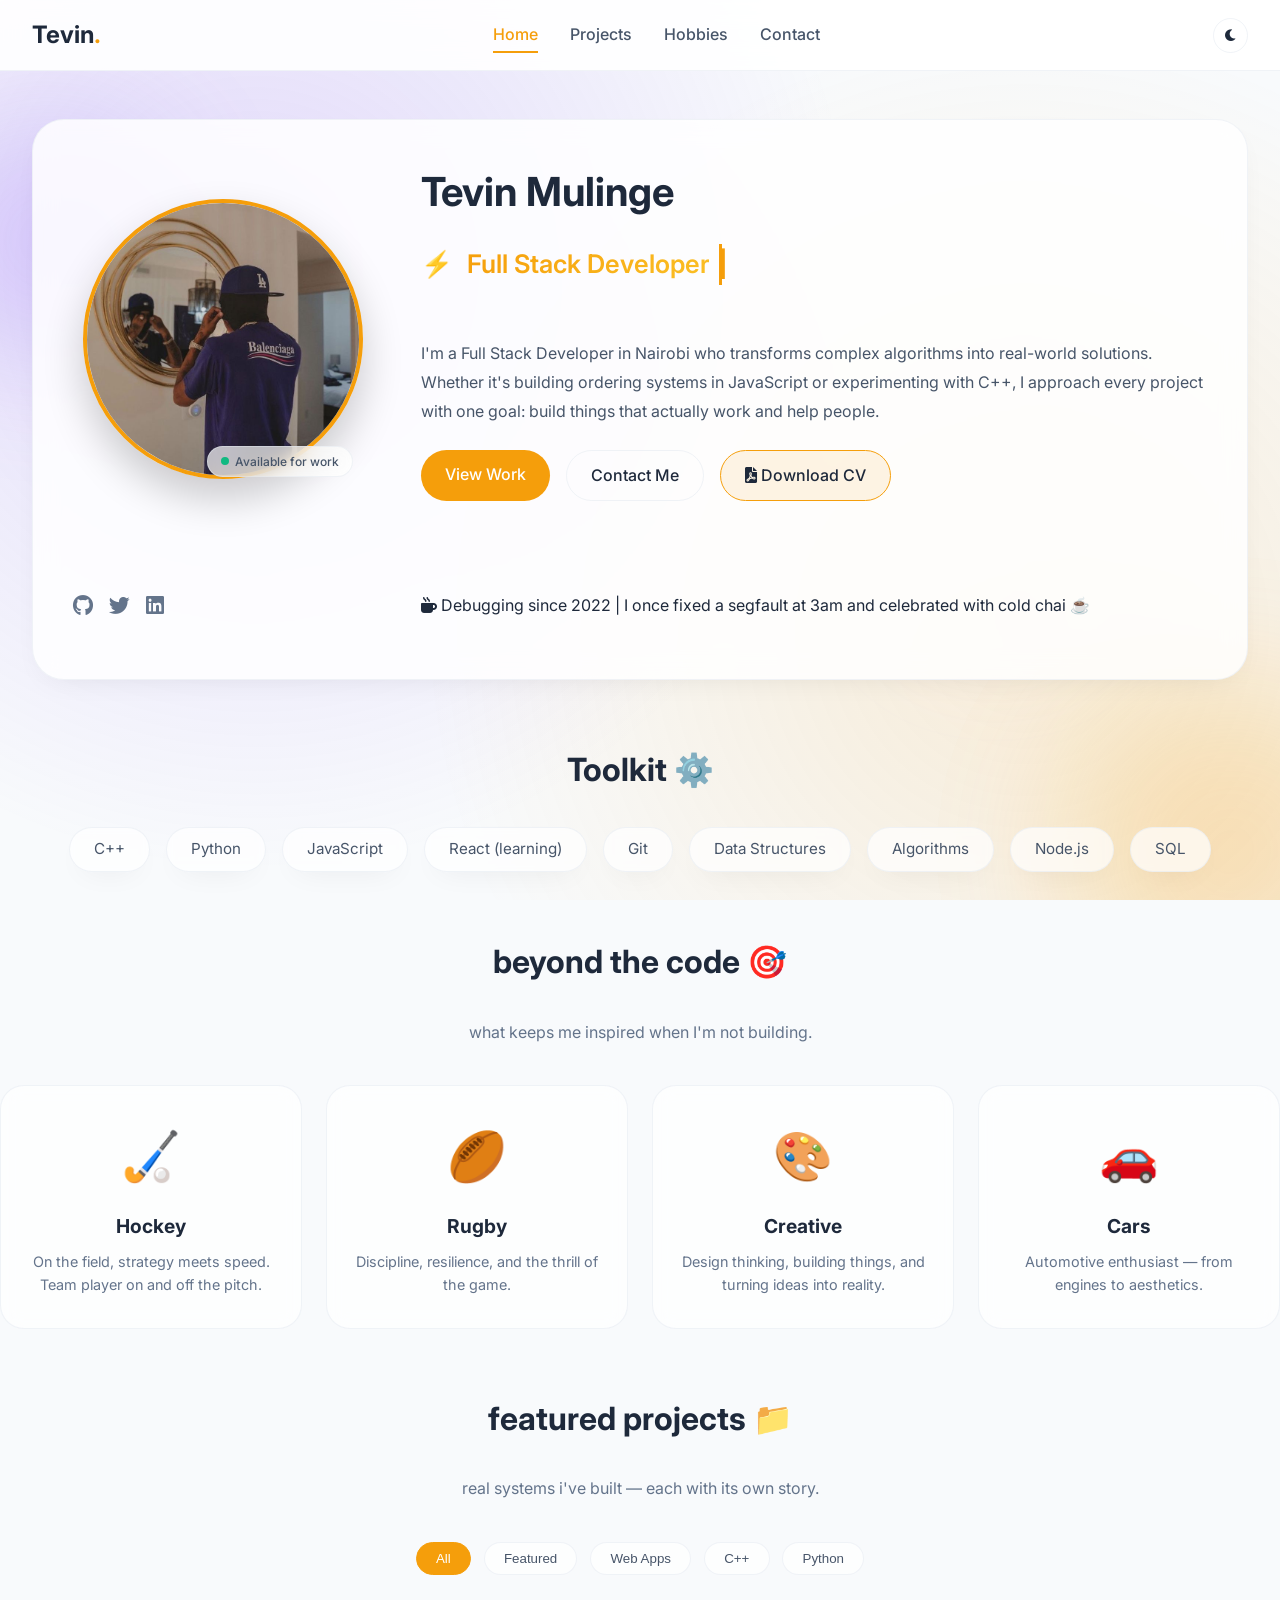
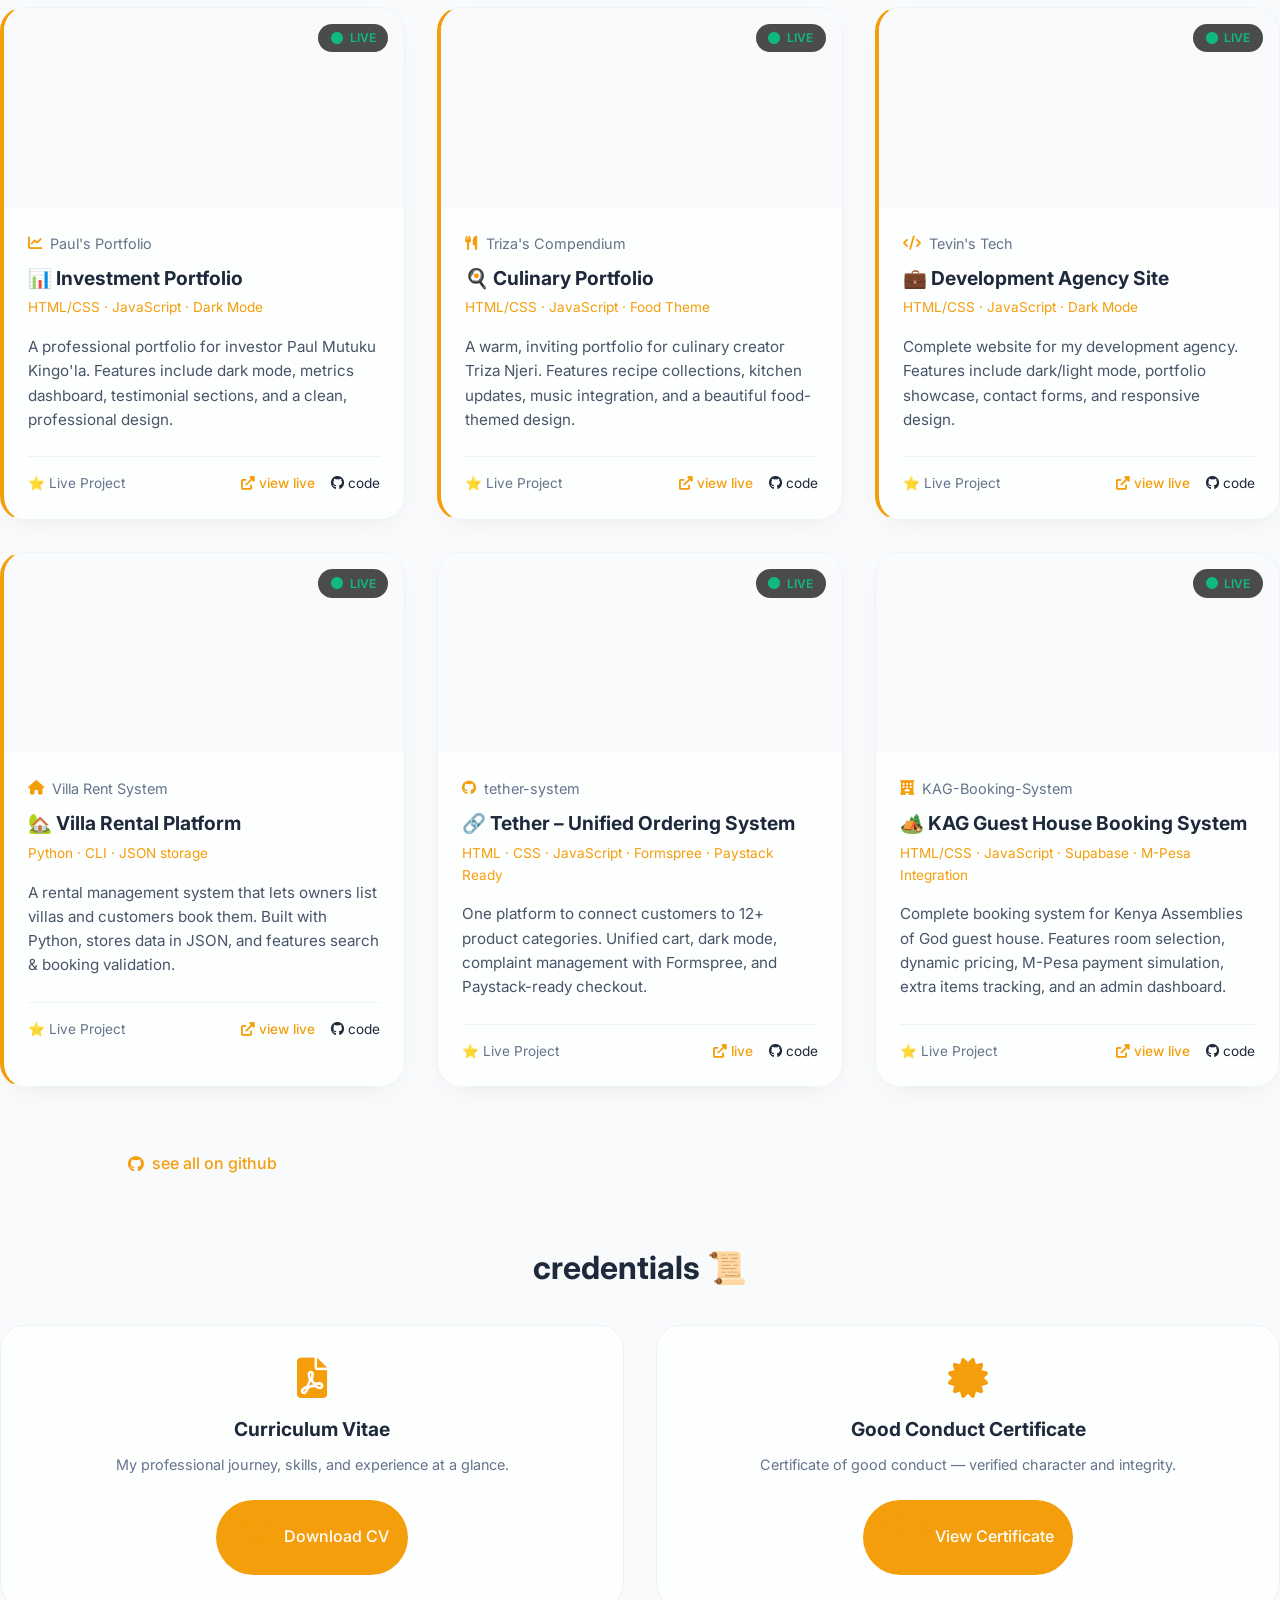
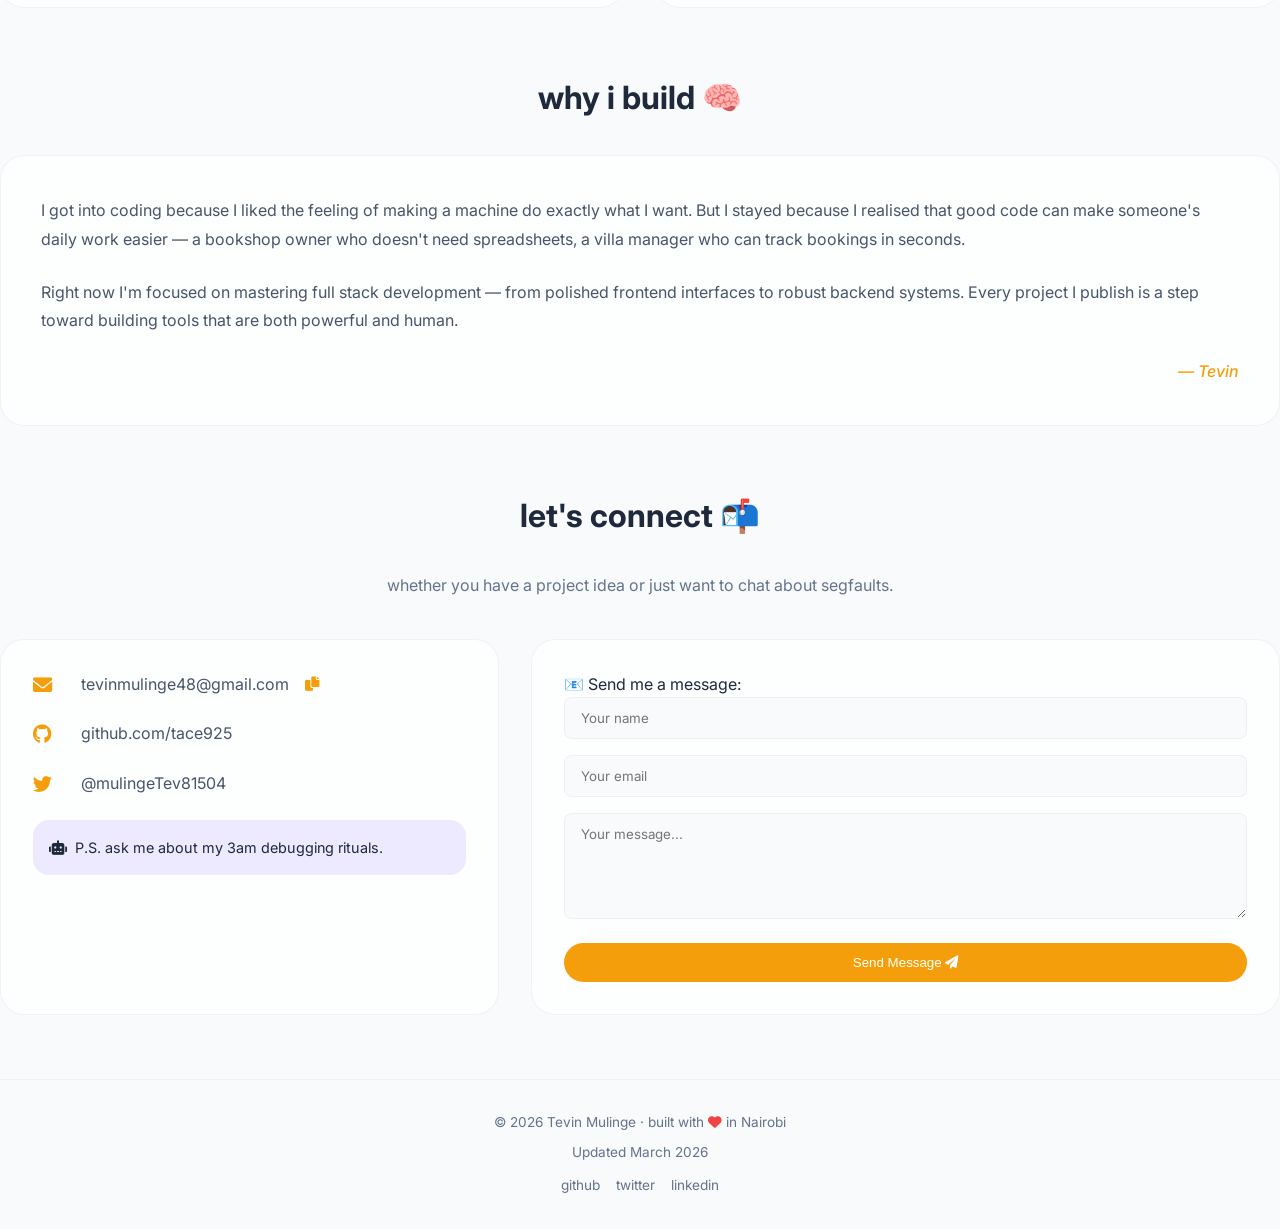
==== commit bc3a6a9d: "updaate index.html" ====
--- a/index.html
+++ b/index.html
@@ -376,7 +376,7 @@
                     <i class="fas fa-file-pdf"></i>
                     <h3>Curriculum Vitae</h3>
                     <p>My professional journey, skills, and experience at a glance.</p>
-                    <a href="cv-tevin-mulinge.pdf" class="credential-link" target="_blank">
+                    <a href="cv.html" class="credential-link" target="_blank">
                         <i class="fas fa-download"></i> Download CV
                     </a>
                 </div>
